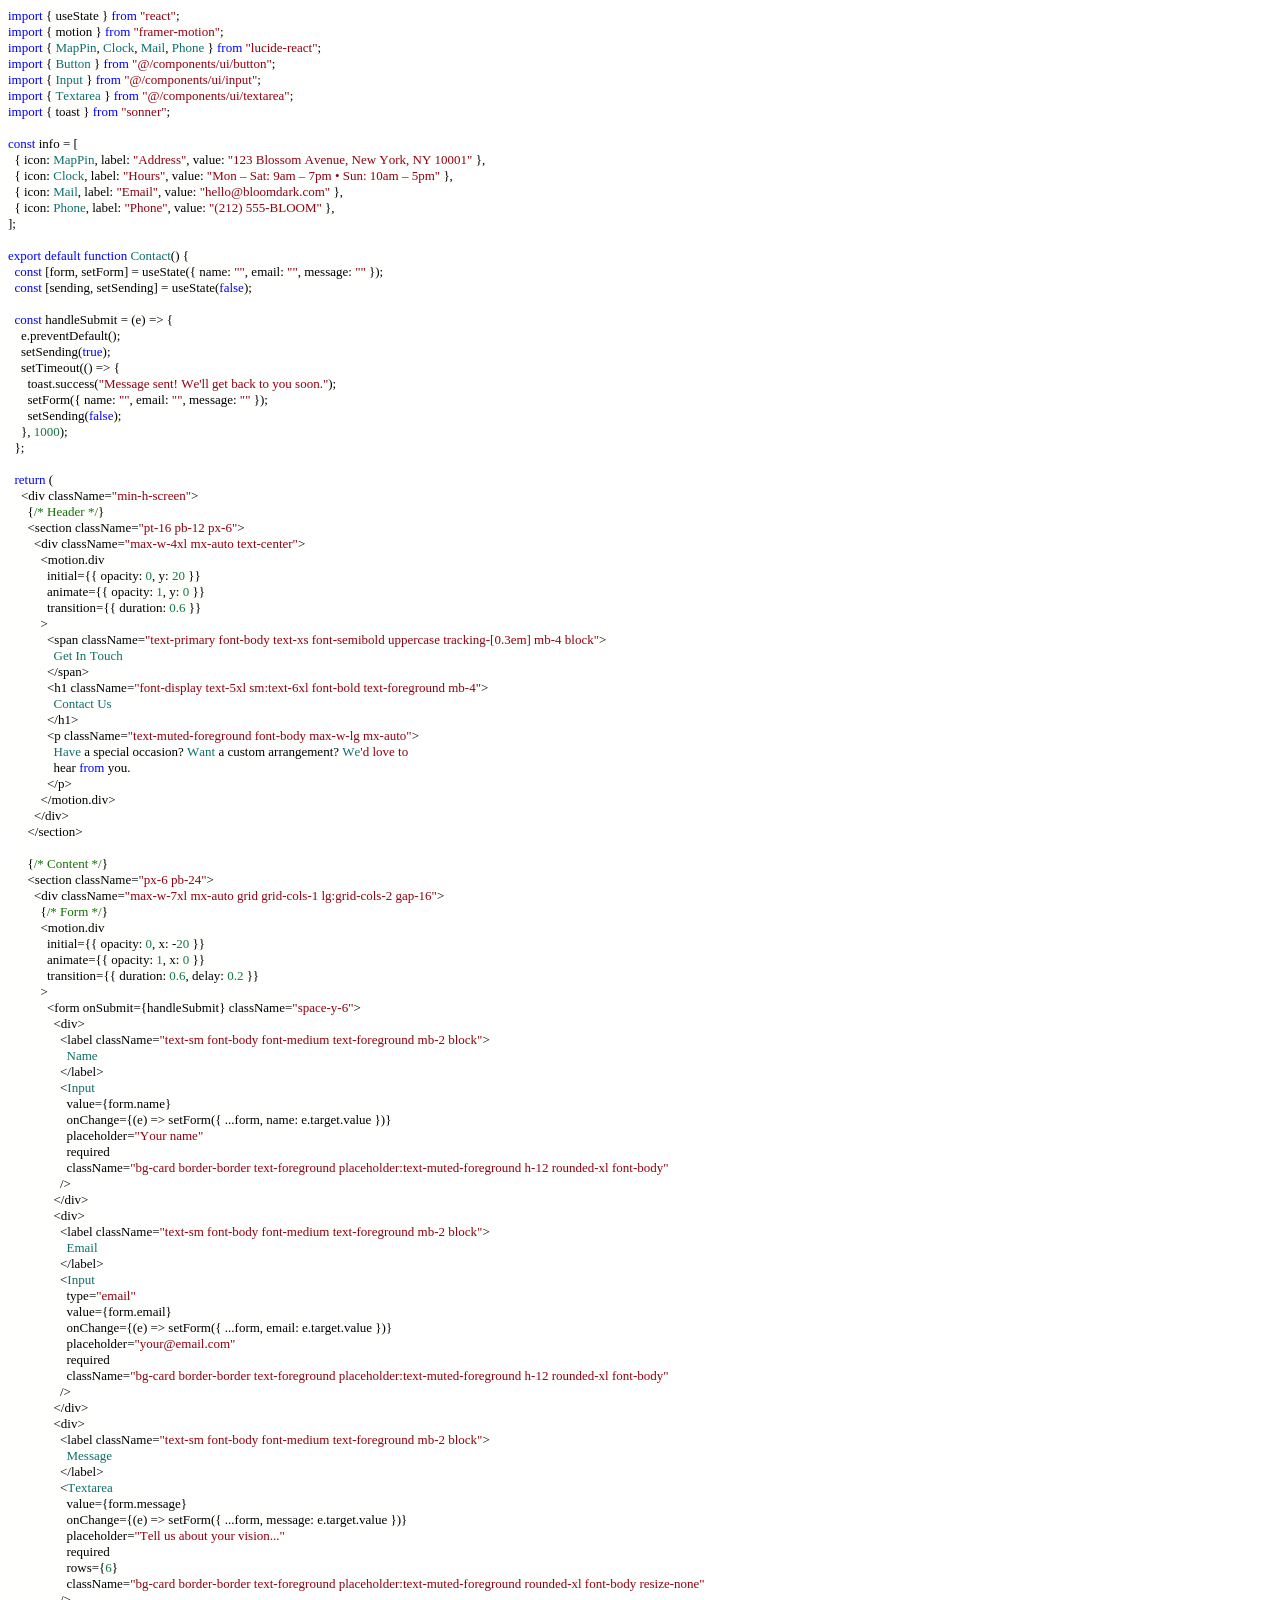
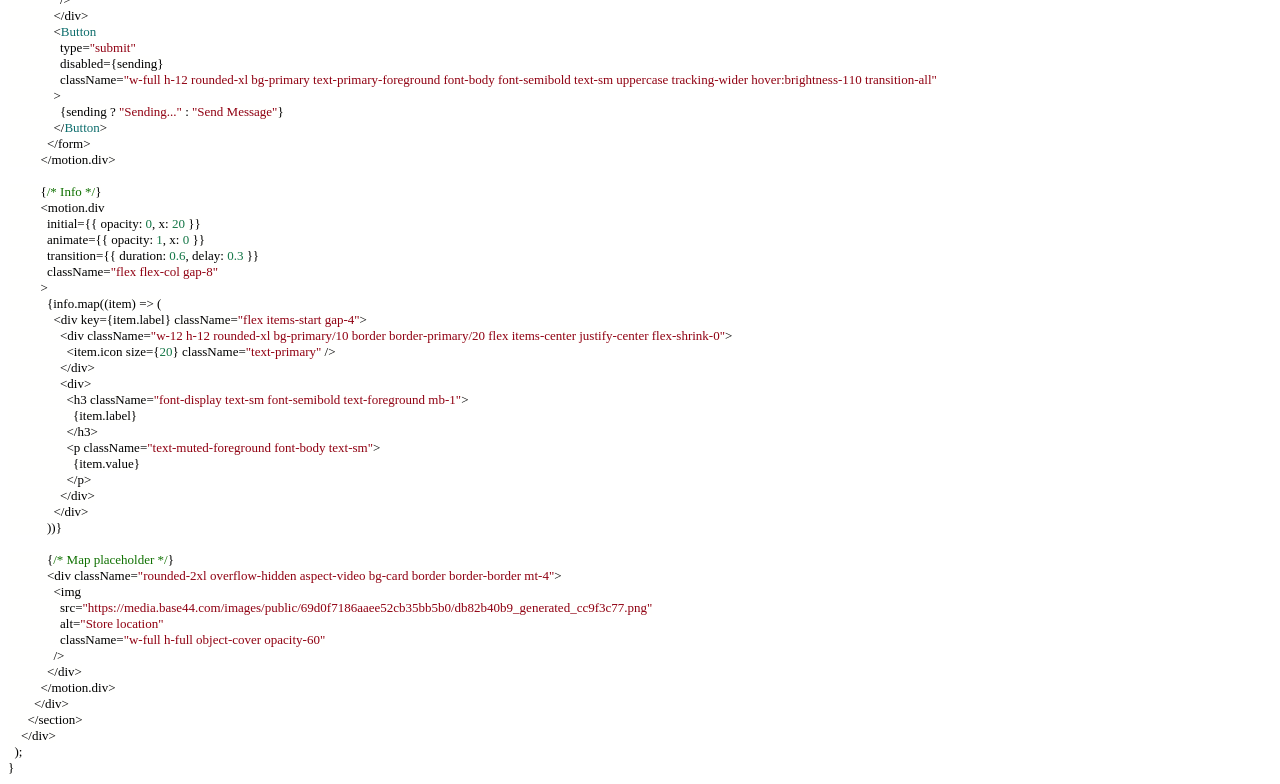
==== index.html @ dd2b6f81 "Add files via upload" ====
<!DOCTYPE html PUBLIC "-//W3C//DTD HTML 4.01//EN" "http://www.w3.org/TR/html4/strict.dtd">
<html>
<head>
  <meta http-equiv="Content-Type" content="text/html; charset=utf-8">
  <meta http-equiv="Content-Style-Type" content="text/css">
  <title></title>
  <meta name="Generator" content="Cocoa HTML Writer">
  <meta name="CocoaVersion" content="2685.5">
  <style type="text/css">
    p.p1 {margin: 0.0px 0.0px 0.0px 0.0px; font: 13.0px Menlo; -webkit-text-stroke: #000000}
    p.p2 {margin: 0.0px 0.0px 0.0px 0.0px; font: 13.0px Menlo; color: #900112; -webkit-text-stroke: #900112}
    p.p3 {margin: 0.0px 0.0px 0.0px 0.0px; font: 13.0px Menlo; color: #0e6e6d; -webkit-text-stroke: #0e6e6d}
    p.p4 {margin: 0.0px 0.0px 0.0px 0.0px; font: 13.0px Menlo; -webkit-text-stroke: #000000; min-height: 15.0px}
    p.p5 {margin: 0.0px 0.0px 0.0px 0.0px; font: 13.0px Menlo; color: #0000ff; -webkit-text-stroke: #0000ff}
    p.p6 {margin: 0.0px 0.0px 0.0px 0.0px; font: 13.0px Menlo; color: #0f7001; -webkit-text-stroke: #0f7001}
    span.s1 {font-kerning: none; color: #0000ff; background-color: #fffffe; -webkit-text-stroke: 0px #0000ff}
    span.s2 {font-kerning: none; background-color: #fffffe}
    span.s3 {font-kerning: none; color: #900112; background-color: #fffffe; -webkit-text-stroke: 0px #900112}
    span.s4 {font-kerning: none; color: #000000; background-color: #fffffe; -webkit-text-stroke: 0px #000000}
    span.s5 {font-kerning: none; color: #0e6e6d; background-color: #fffffe; -webkit-text-stroke: 0px #0e6e6d}
    span.s6 {font-kerning: none}
    span.s7 {font-kerning: none; color: #137646; background-color: #fffffe; -webkit-text-stroke: 0px #137646}
    span.s8 {font-kerning: none; color: #0f7001; background-color: #fffffe; -webkit-text-stroke: 0px #0f7001}
  </style>
</head>
<body>
<p class="p1"><span class="s1">import</span><span class="s2"> { useState } </span><span class="s1">from</span><span class="s2"> </span><span class="s3">"react"</span><span class="s2">;</span></p>
<p class="p2"><span class="s1">import</span><span class="s4"> { motion } </span><span class="s1">from</span><span class="s4"> </span><span class="s2">"framer-motion"</span><span class="s4">;</span></p>
<p class="p3"><span class="s1">import</span><span class="s4"> { </span><span class="s2">MapPin</span><span class="s4">, </span><span class="s2">Clock</span><span class="s4">, </span><span class="s2">Mail</span><span class="s4">, </span><span class="s2">Phone</span><span class="s4"> } </span><span class="s1">from</span><span class="s4"> </span><span class="s3">"lucide-react"</span><span class="s4">;</span></p>
<p class="p2"><span class="s1">import</span><span class="s4"> { </span><span class="s5">Button</span><span class="s4"> } </span><span class="s1">from</span><span class="s4"> </span><span class="s2">"@/components/ui/button"</span><span class="s4">;</span></p>
<p class="p2"><span class="s1">import</span><span class="s4"> { </span><span class="s5">Input</span><span class="s4"> } </span><span class="s1">from</span><span class="s4"> </span><span class="s2">"@/components/ui/input"</span><span class="s4">;</span></p>
<p class="p2"><span class="s1">import</span><span class="s4"> { </span><span class="s5">Textarea</span><span class="s4"> } </span><span class="s1">from</span><span class="s4"> </span><span class="s2">"@/components/ui/textarea"</span><span class="s4">;</span></p>
<p class="p1"><span class="s1">import</span><span class="s2"> { toast } </span><span class="s1">from</span><span class="s2"> </span><span class="s3">"sonner"</span><span class="s2">;</span></p>
<p class="p4"><span class="s6"></span><br></p>
<p class="p1"><span class="s1">const</span><span class="s2"> info = [</span></p>
<p class="p2"><span class="s4"><span class="Apple-converted-space">  </span>{ icon: </span><span class="s5">MapPin</span><span class="s4">, label: </span><span class="s2">"Address"</span><span class="s4">, value: </span><span class="s2">"123 Blossom Avenue, New York, NY 10001"</span><span class="s4"> },</span></p>
<p class="p2"><span class="s4"><span class="Apple-converted-space">  </span>{ icon: </span><span class="s5">Clock</span><span class="s4">, label: </span><span class="s2">"Hours"</span><span class="s4">, value: </span><span class="s2">"Mon – Sat: 9am – 7pm • Sun: 10am – 5pm"</span><span class="s4"> },</span></p>
<p class="p1"><span class="s2"><span class="Apple-converted-space">  </span>{ icon: </span><span class="s5">Mail</span><span class="s2">, label: </span><span class="s3">"Email"</span><span class="s2">, value: </span><span class="s3">"hello@bloomdark.com"</span><span class="s2"> },</span></p>
<p class="p1"><span class="s2"><span class="Apple-converted-space">  </span>{ icon: </span><span class="s5">Phone</span><span class="s2">, label: </span><span class="s3">"Phone"</span><span class="s2">, value: </span><span class="s3">"(212) 555-BLOOM"</span><span class="s2"> },</span></p>
<p class="p1"><span class="s2">];</span></p>
<p class="p4"><span class="s6"></span><br></p>
<p class="p5"><span class="s2">export</span><span class="s4"> </span><span class="s2">default</span><span class="s4"> </span><span class="s2">function</span><span class="s4"> </span><span class="s5">Contact</span><span class="s4">() {</span></p>
<p class="p1"><span class="s2"><span class="Apple-converted-space">  </span></span><span class="s1">const</span><span class="s2"> [form, setForm] = useState({ name: </span><span class="s3">""</span><span class="s2">, email: </span><span class="s3">""</span><span class="s2">, message: </span><span class="s3">""</span><span class="s2"> });</span></p>
<p class="p1"><span class="s2"><span class="Apple-converted-space">  </span></span><span class="s1">const</span><span class="s2"> [sending, setSending] = useState(</span><span class="s1">false</span><span class="s2">);</span></p>
<p class="p4"><span class="s6"></span><br></p>
<p class="p1"><span class="s2"><span class="Apple-converted-space">  </span></span><span class="s1">const</span><span class="s2"> handleSubmit = (e) =&gt; {</span></p>
<p class="p1"><span class="s2"><span class="Apple-converted-space">    </span>e.preventDefault();</span></p>
<p class="p1"><span class="s2"><span class="Apple-converted-space">    </span>setSending(</span><span class="s1">true</span><span class="s2">);</span></p>
<p class="p1"><span class="s2"><span class="Apple-converted-space">    </span>setTimeout(() =&gt; {</span></p>
<p class="p2"><span class="s4"><span class="Apple-converted-space">      </span>toast.success(</span><span class="s2">"Message sent! We'll get back to you soon."</span><span class="s4">);</span></p>
<p class="p1"><span class="s2"><span class="Apple-converted-space">      </span>setForm({ name: </span><span class="s3">""</span><span class="s2">, email: </span><span class="s3">""</span><span class="s2">, message: </span><span class="s3">""</span><span class="s2"> });</span></p>
<p class="p1"><span class="s2"><span class="Apple-converted-space">      </span>setSending(</span><span class="s1">false</span><span class="s2">);</span></p>
<p class="p1"><span class="s2"><span class="Apple-converted-space">    </span>}, </span><span class="s7">1000</span><span class="s2">);</span></p>
<p class="p1"><span class="s2"><span class="Apple-converted-space">  </span>};</span></p>
<p class="p4"><span class="s6"></span><br></p>
<p class="p5"><span class="s4"><span class="Apple-converted-space">  </span></span><span class="s2">return</span><span class="s4"> (</span></p>
<p class="p1"><span class="s2"><span class="Apple-converted-space">    </span>&lt;div className=</span><span class="s3">"min-h-screen"</span><span class="s2">&gt;</span></p>
<p class="p6"><span class="s4"><span class="Apple-converted-space">      </span>{</span><span class="s2">/* Header */</span><span class="s4">}</span></p>
<p class="p1"><span class="s2"><span class="Apple-converted-space">      </span>&lt;section className=</span><span class="s3">"pt-16 pb-12 px-6"</span><span class="s2">&gt;</span></p>
<p class="p2"><span class="s4"><span class="Apple-converted-space">        </span>&lt;div className=</span><span class="s2">"max-w-4xl mx-auto text-center"</span><span class="s4">&gt;</span></p>
<p class="p1"><span class="s2"><span class="Apple-converted-space">          </span>&lt;motion.div</span></p>
<p class="p1"><span class="s2"><span class="Apple-converted-space">            </span>initial={{ opacity: </span><span class="s7">0</span><span class="s2">, y: </span><span class="s7">20</span><span class="s2"> }}</span></p>
<p class="p1"><span class="s2"><span class="Apple-converted-space">            </span>animate={{ opacity: </span><span class="s7">1</span><span class="s2">, y: </span><span class="s7">0</span><span class="s2"> }}</span></p>
<p class="p1"><span class="s2"><span class="Apple-converted-space">            </span>transition={{ duration: </span><span class="s7">0.6</span><span class="s2"> }}</span></p>
<p class="p1"><span class="s2"><span class="Apple-converted-space">          </span>&gt;</span></p>
<p class="p2"><span class="s4"><span class="Apple-converted-space">            </span>&lt;span className=</span><span class="s2">"text-primary font-body text-xs font-semibold uppercase tracking-[0.3em] mb-4 block"</span><span class="s4">&gt;</span></p>
<p class="p1"><span class="s2"><span class="Apple-converted-space">              </span></span><span class="s5">Get</span><span class="s2"> </span><span class="s5">In</span><span class="s2"> </span><span class="s5">Touch</span></p>
<p class="p1"><span class="s2"><span class="Apple-converted-space">            </span>&lt;/span&gt;</span></p>
<p class="p2"><span class="s4"><span class="Apple-converted-space">            </span>&lt;h1 className=</span><span class="s2">"font-display text-5xl sm:text-6xl font-bold text-foreground mb-4"</span><span class="s4">&gt;</span></p>
<p class="p1"><span class="s2"><span class="Apple-converted-space">              </span></span><span class="s5">Contact</span><span class="s2"> </span><span class="s5">Us</span></p>
<p class="p1"><span class="s2"><span class="Apple-converted-space">            </span>&lt;/h1&gt;</span></p>
<p class="p2"><span class="s4"><span class="Apple-converted-space">            </span>&lt;p className=</span><span class="s2">"text-muted-foreground font-body max-w-lg mx-auto"</span><span class="s4">&gt;</span></p>
<p class="p1"><span class="s2"><span class="Apple-converted-space">              </span></span><span class="s5">Have</span><span class="s2"> a special occasion? </span><span class="s5">Want</span><span class="s2"> a custom arrangement? </span><span class="s5">We</span><span class="s3">'d love to</span></p>
<p class="p1"><span class="s2"><span class="Apple-converted-space">              </span>hear </span><span class="s1">from</span><span class="s2"> you.</span></p>
<p class="p1"><span class="s2"><span class="Apple-converted-space">            </span>&lt;/p&gt;</span></p>
<p class="p1"><span class="s2"><span class="Apple-converted-space">          </span>&lt;/motion.div&gt;</span></p>
<p class="p1"><span class="s2"><span class="Apple-converted-space">        </span>&lt;/div&gt;</span></p>
<p class="p1"><span class="s2"><span class="Apple-converted-space">      </span>&lt;/section&gt;</span></p>
<p class="p4"><span class="s6"></span><br></p>
<p class="p6"><span class="s4"><span class="Apple-converted-space">      </span>{</span><span class="s2">/* Content */</span><span class="s4">}</span></p>
<p class="p1"><span class="s2"><span class="Apple-converted-space">      </span>&lt;section className=</span><span class="s3">"px-6 pb-24"</span><span class="s2">&gt;</span></p>
<p class="p2"><span class="s4"><span class="Apple-converted-space">        </span>&lt;div className=</span><span class="s2">"max-w-7xl mx-auto grid grid-cols-1 lg:grid-cols-2 gap-16"</span><span class="s4">&gt;</span></p>
<p class="p1"><span class="s2"><span class="Apple-converted-space">          </span>{</span><span class="s8">/* Form */</span><span class="s2">}</span></p>
<p class="p1"><span class="s2"><span class="Apple-converted-space">          </span>&lt;motion.div</span></p>
<p class="p1"><span class="s2"><span class="Apple-converted-space">            </span>initial={{ opacity: </span><span class="s7">0</span><span class="s2">, x: -</span><span class="s7">20</span><span class="s2"> }}</span></p>
<p class="p1"><span class="s2"><span class="Apple-converted-space">            </span>animate={{ opacity: </span><span class="s7">1</span><span class="s2">, x: </span><span class="s7">0</span><span class="s2"> }}</span></p>
<p class="p1"><span class="s2"><span class="Apple-converted-space">            </span>transition={{ duration: </span><span class="s7">0.6</span><span class="s2">, delay: </span><span class="s7">0.2</span><span class="s2"> }}</span></p>
<p class="p1"><span class="s2"><span class="Apple-converted-space">          </span>&gt;</span></p>
<p class="p1"><span class="s2"><span class="Apple-converted-space">            </span>&lt;form onSubmit={handleSubmit} className=</span><span class="s3">"space-y-6"</span><span class="s2">&gt;</span></p>
<p class="p1"><span class="s2"><span class="Apple-converted-space">              </span>&lt;div&gt;</span></p>
<p class="p2"><span class="s4"><span class="Apple-converted-space">                </span>&lt;label className=</span><span class="s2">"text-sm font-body font-medium text-foreground mb-2 block"</span><span class="s4">&gt;</span></p>
<p class="p1"><span class="s2"><span class="Apple-converted-space">                  </span></span><span class="s5">Name</span></p>
<p class="p1"><span class="s2"><span class="Apple-converted-space">                </span>&lt;/label&gt;</span></p>
<p class="p1"><span class="s2"><span class="Apple-converted-space">                </span>&lt;</span><span class="s5">Input</span></p>
<p class="p1"><span class="s2"><span class="Apple-converted-space">                  </span>value={form.name}</span></p>
<p class="p1"><span class="s2"><span class="Apple-converted-space">                  </span>onChange={(e) =&gt; setForm({ ...form, name: e.target.value })}</span></p>
<p class="p1"><span class="s2"><span class="Apple-converted-space">                  </span>placeholder=</span><span class="s3">"Your name"</span></p>
<p class="p1"><span class="s2"><span class="Apple-converted-space">                  </span>required</span></p>
<p class="p2"><span class="s4"><span class="Apple-converted-space">                  </span>className=</span><span class="s2">"bg-card border-border text-foreground placeholder:text-muted-foreground h-12 rounded-xl font-body"</span></p>
<p class="p1"><span class="s2"><span class="Apple-converted-space">                </span>/&gt;</span></p>
<p class="p1"><span class="s2"><span class="Apple-converted-space">              </span>&lt;/div&gt;</span></p>
<p class="p1"><span class="s2"><span class="Apple-converted-space">              </span>&lt;div&gt;</span></p>
<p class="p2"><span class="s4"><span class="Apple-converted-space">                </span>&lt;label className=</span><span class="s2">"text-sm font-body font-medium text-foreground mb-2 block"</span><span class="s4">&gt;</span></p>
<p class="p1"><span class="s2"><span class="Apple-converted-space">                  </span></span><span class="s5">Email</span></p>
<p class="p1"><span class="s2"><span class="Apple-converted-space">                </span>&lt;/label&gt;</span></p>
<p class="p1"><span class="s2"><span class="Apple-converted-space">                </span>&lt;</span><span class="s5">Input</span></p>
<p class="p1"><span class="s2"><span class="Apple-converted-space">                  </span>type=</span><span class="s3">"email"</span></p>
<p class="p1"><span class="s2"><span class="Apple-converted-space">                  </span>value={form.email}</span></p>
<p class="p1"><span class="s2"><span class="Apple-converted-space">                  </span>onChange={(e) =&gt; setForm({ ...form, email: e.target.value })}</span></p>
<p class="p1"><span class="s2"><span class="Apple-converted-space">                  </span>placeholder=</span><span class="s3">"your@email.com"</span></p>
<p class="p1"><span class="s2"><span class="Apple-converted-space">                  </span>required</span></p>
<p class="p2"><span class="s4"><span class="Apple-converted-space">                  </span>className=</span><span class="s2">"bg-card border-border text-foreground placeholder:text-muted-foreground h-12 rounded-xl font-body"</span></p>
<p class="p1"><span class="s2"><span class="Apple-converted-space">                </span>/&gt;</span></p>
<p class="p1"><span class="s2"><span class="Apple-converted-space">              </span>&lt;/div&gt;</span></p>
<p class="p1"><span class="s2"><span class="Apple-converted-space">              </span>&lt;div&gt;</span></p>
<p class="p2"><span class="s4"><span class="Apple-converted-space">                </span>&lt;label className=</span><span class="s2">"text-sm font-body font-medium text-foreground mb-2 block"</span><span class="s4">&gt;</span></p>
<p class="p1"><span class="s2"><span class="Apple-converted-space">                  </span></span><span class="s5">Message</span></p>
<p class="p1"><span class="s2"><span class="Apple-converted-space">                </span>&lt;/label&gt;</span></p>
<p class="p1"><span class="s2"><span class="Apple-converted-space">                </span>&lt;</span><span class="s5">Textarea</span></p>
<p class="p1"><span class="s2"><span class="Apple-converted-space">                  </span>value={form.message}</span></p>
<p class="p1"><span class="s2"><span class="Apple-converted-space">                  </span>onChange={(e) =&gt; setForm({ ...form, message: e.target.value })}</span></p>
<p class="p1"><span class="s2"><span class="Apple-converted-space">                  </span>placeholder=</span><span class="s3">"Tell us about your vision..."</span></p>
<p class="p1"><span class="s2"><span class="Apple-converted-space">                  </span>required</span></p>
<p class="p1"><span class="s2"><span class="Apple-converted-space">                  </span>rows={</span><span class="s7">6</span><span class="s2">}</span></p>
<p class="p2"><span class="s4"><span class="Apple-converted-space">                  </span>className=</span><span class="s2">"bg-card border-border text-foreground placeholder:text-muted-foreground rounded-xl font-body resize-none"</span></p>
<p class="p1"><span class="s2"><span class="Apple-converted-space">                </span>/&gt;</span></p>
<p class="p1"><span class="s2"><span class="Apple-converted-space">              </span>&lt;/div&gt;</span></p>
<p class="p1"><span class="s2"><span class="Apple-converted-space">              </span>&lt;</span><span class="s5">Button</span></p>
<p class="p1"><span class="s2"><span class="Apple-converted-space">                </span>type=</span><span class="s3">"submit"</span></p>
<p class="p1"><span class="s2"><span class="Apple-converted-space">                </span>disabled={sending}</span></p>
<p class="p2"><span class="s4"><span class="Apple-converted-space">                </span>className=</span><span class="s2">"w-full h-12 rounded-xl bg-primary text-primary-foreground font-body font-semibold text-sm uppercase tracking-wider hover:brightness-110 transition-all"</span></p>
<p class="p1"><span class="s2"><span class="Apple-converted-space">              </span>&gt;</span></p>
<p class="p1"><span class="s2"><span class="Apple-converted-space">                </span>{sending ? </span><span class="s3">"Sending..."</span><span class="s2"> : </span><span class="s3">"Send Message"</span><span class="s2">}</span></p>
<p class="p1"><span class="s2"><span class="Apple-converted-space">              </span>&lt;/</span><span class="s5">Button</span><span class="s2">&gt;</span></p>
<p class="p1"><span class="s2"><span class="Apple-converted-space">            </span>&lt;/form&gt;</span></p>
<p class="p1"><span class="s2"><span class="Apple-converted-space">          </span>&lt;/motion.div&gt;</span></p>
<p class="p4"><span class="s6"></span><br></p>
<p class="p1"><span class="s2"><span class="Apple-converted-space">          </span>{</span><span class="s8">/* Info */</span><span class="s2">}</span></p>
<p class="p1"><span class="s2"><span class="Apple-converted-space">          </span>&lt;motion.div</span></p>
<p class="p1"><span class="s2"><span class="Apple-converted-space">            </span>initial={{ opacity: </span><span class="s7">0</span><span class="s2">, x: </span><span class="s7">20</span><span class="s2"> }}</span></p>
<p class="p1"><span class="s2"><span class="Apple-converted-space">            </span>animate={{ opacity: </span><span class="s7">1</span><span class="s2">, x: </span><span class="s7">0</span><span class="s2"> }}</span></p>
<p class="p1"><span class="s2"><span class="Apple-converted-space">            </span>transition={{ duration: </span><span class="s7">0.6</span><span class="s2">, delay: </span><span class="s7">0.3</span><span class="s2"> }}</span></p>
<p class="p1"><span class="s2"><span class="Apple-converted-space">            </span>className=</span><span class="s3">"flex flex-col gap-8"</span></p>
<p class="p1"><span class="s2"><span class="Apple-converted-space">          </span>&gt;</span></p>
<p class="p1"><span class="s2"><span class="Apple-converted-space">            </span>{info.map((item) =&gt; (</span></p>
<p class="p1"><span class="s2"><span class="Apple-converted-space">              </span>&lt;div key={item.label} className=</span><span class="s3">"flex items-start gap-4"</span><span class="s2">&gt;</span></p>
<p class="p2"><span class="s4"><span class="Apple-converted-space">                </span>&lt;div className=</span><span class="s2">"w-12 h-12 rounded-xl bg-primary/10 border border-primary/20 flex items-center justify-center flex-shrink-0"</span><span class="s4">&gt;</span></p>
<p class="p1"><span class="s2"><span class="Apple-converted-space">                  </span>&lt;item.icon size={</span><span class="s7">20</span><span class="s2">} className=</span><span class="s3">"text-primary"</span><span class="s2"> /&gt;</span></p>
<p class="p1"><span class="s2"><span class="Apple-converted-space">                </span>&lt;/div&gt;</span></p>
<p class="p1"><span class="s2"><span class="Apple-converted-space">                </span>&lt;div&gt;</span></p>
<p class="p2"><span class="s4"><span class="Apple-converted-space">                  </span>&lt;h3 className=</span><span class="s2">"font-display text-sm font-semibold text-foreground mb-1"</span><span class="s4">&gt;</span></p>
<p class="p1"><span class="s2"><span class="Apple-converted-space">                    </span>{item.label}</span></p>
<p class="p1"><span class="s2"><span class="Apple-converted-space">                  </span>&lt;/h3&gt;</span></p>
<p class="p2"><span class="s4"><span class="Apple-converted-space">                  </span>&lt;p className=</span><span class="s2">"text-muted-foreground font-body text-sm"</span><span class="s4">&gt;</span></p>
<p class="p1"><span class="s2"><span class="Apple-converted-space">                    </span>{item.value}</span></p>
<p class="p1"><span class="s2"><span class="Apple-converted-space">                  </span>&lt;/p&gt;</span></p>
<p class="p1"><span class="s2"><span class="Apple-converted-space">                </span>&lt;/div&gt;</span></p>
<p class="p1"><span class="s2"><span class="Apple-converted-space">              </span>&lt;/div&gt;</span></p>
<p class="p1"><span class="s2"><span class="Apple-converted-space">            </span>))}</span></p>
<p class="p4"><span class="s6"></span><br></p>
<p class="p6"><span class="s4"><span class="Apple-converted-space">            </span>{</span><span class="s2">/* Map placeholder */</span><span class="s4">}</span></p>
<p class="p2"><span class="s4"><span class="Apple-converted-space">            </span>&lt;div className=</span><span class="s2">"rounded-2xl overflow-hidden aspect-video bg-card border border-border mt-4"</span><span class="s4">&gt;</span></p>
<p class="p1"><span class="s2"><span class="Apple-converted-space">              </span>&lt;img</span></p>
<p class="p2"><span class="s4"><span class="Apple-converted-space">                </span>src=</span><span class="s2">"https://media.base44.com/images/public/69d0f7186aaee52cb35bb5b0/db82b40b9_generated_cc9f3c77.png"</span></p>
<p class="p1"><span class="s2"><span class="Apple-converted-space">                </span>alt=</span><span class="s3">"Store location"</span></p>
<p class="p2"><span class="s4"><span class="Apple-converted-space">                </span>className=</span><span class="s2">"w-full h-full object-cover opacity-60"</span></p>
<p class="p1"><span class="s2"><span class="Apple-converted-space">              </span>/&gt;</span></p>
<p class="p1"><span class="s2"><span class="Apple-converted-space">            </span>&lt;/div&gt;</span></p>
<p class="p1"><span class="s2"><span class="Apple-converted-space">          </span>&lt;/motion.div&gt;</span></p>
<p class="p1"><span class="s2"><span class="Apple-converted-space">        </span>&lt;/div&gt;</span></p>
<p class="p1"><span class="s2"><span class="Apple-converted-space">      </span>&lt;/section&gt;</span></p>
<p class="p1"><span class="s2"><span class="Apple-converted-space">    </span>&lt;/div&gt;</span></p>
<p class="p1"><span class="s2"><span class="Apple-converted-space">  </span>);</span></p>
<p class="p1"><span class="s2">}</span></p>
</body>
</html>
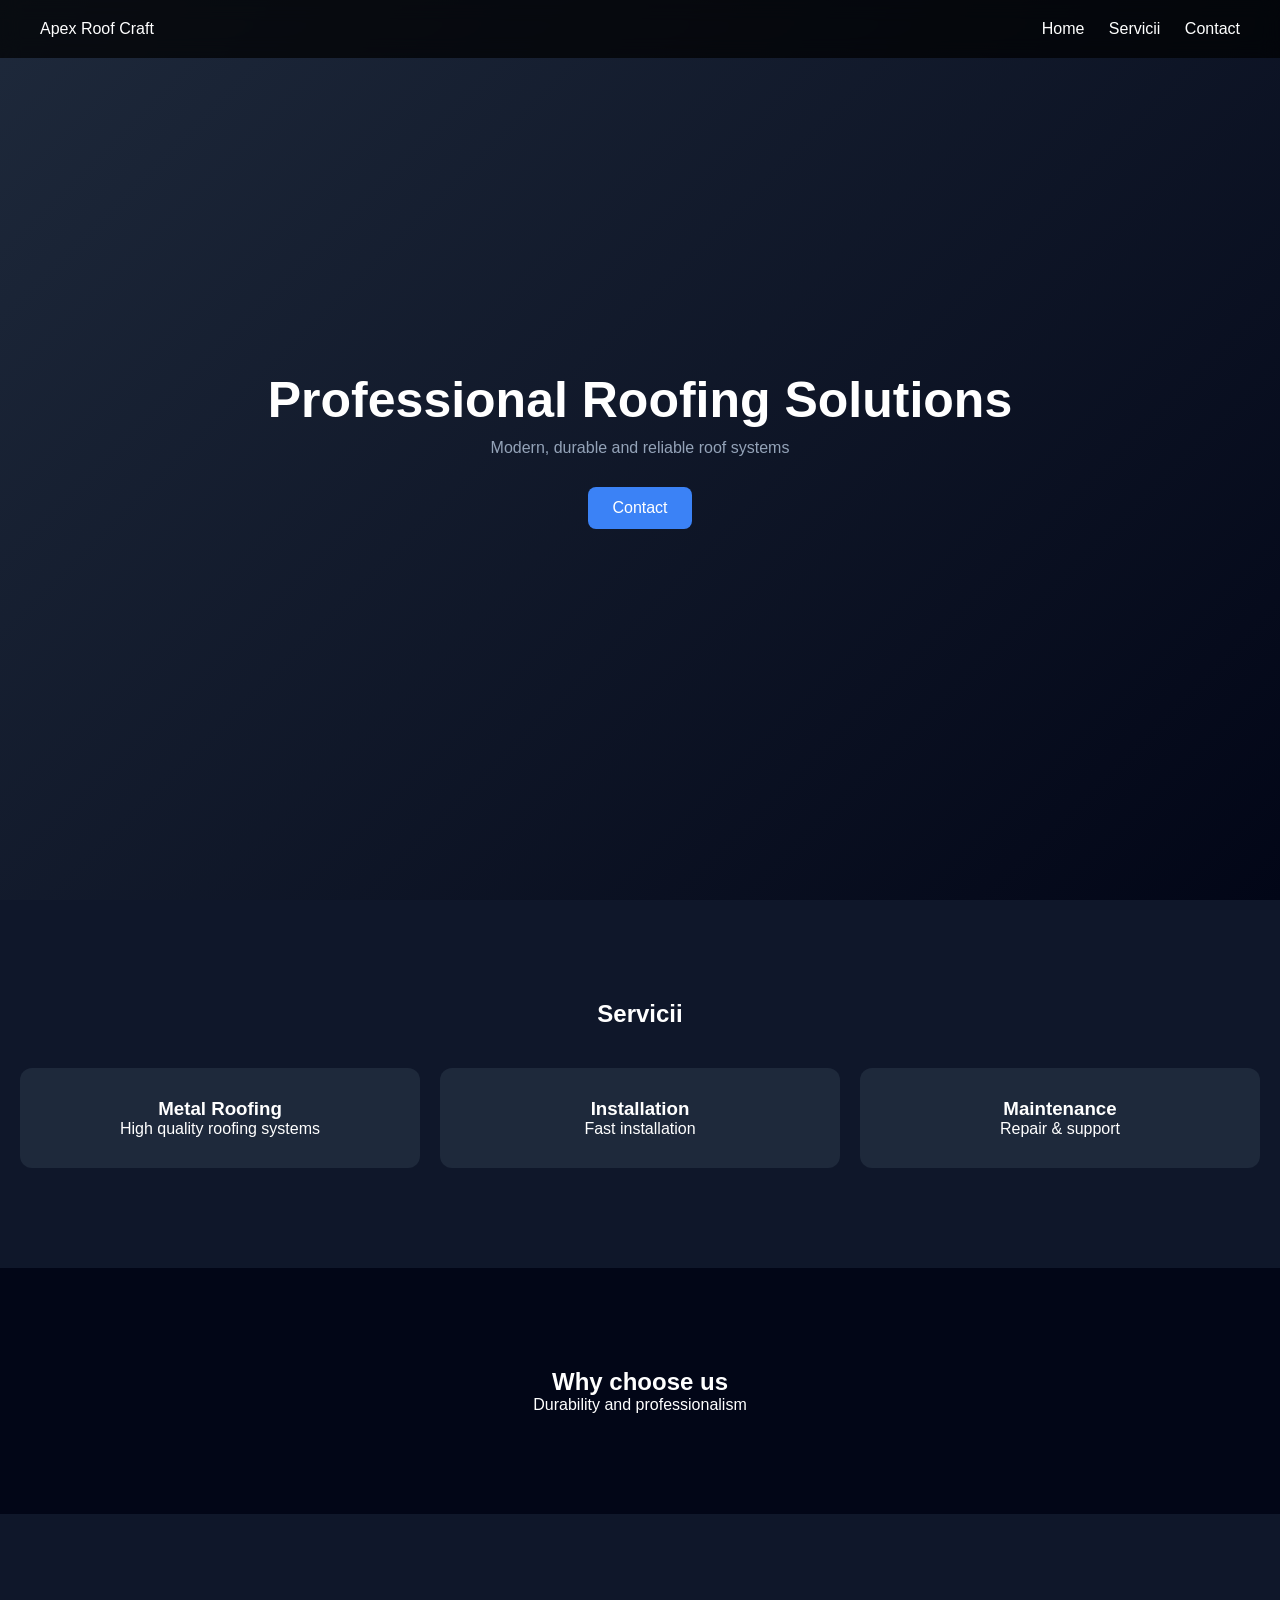
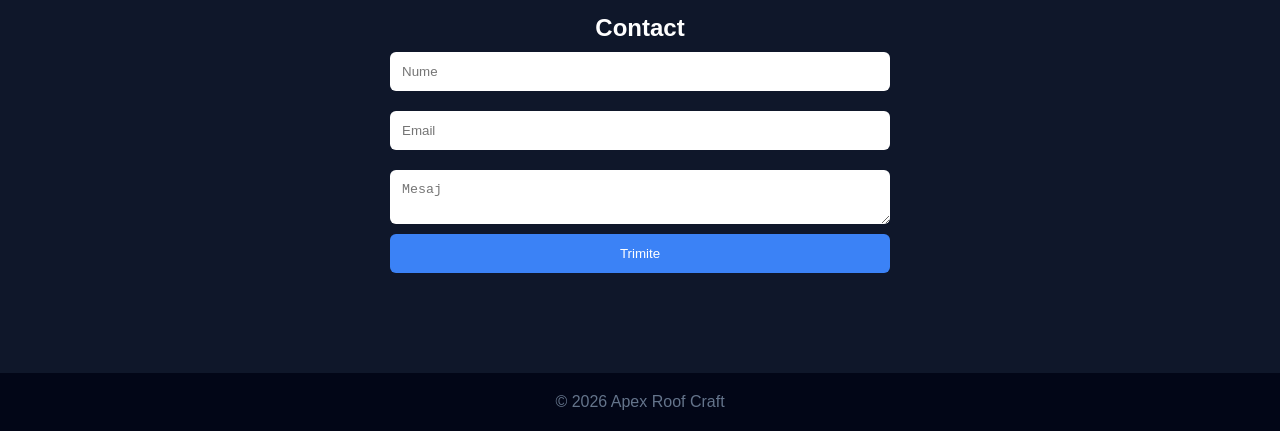
==== commit e1229c82: "Update index.html" ====
--- a/index.html
+++ b/index.html
@@ -1,176 +1,229 @@
-<!DOCTYPE html PUBLIC "-//W3C//DTD HTML 4.01//EN" "http://www.w3.org/TR/html4/strict.dtd">
-<html>
+<!DOCTYPE html>
+<html lang="ro">
 <head>
-  <meta http-equiv="Content-Type" content="text/html; charset=utf-8">
-  <meta http-equiv="Content-Style-Type" content="text/css">
-  <title></title>
-  <meta name="Generator" content="Cocoa HTML Writer">
-  <meta name="CocoaVersion" content="2685.5">
-  <style type="text/css">
-    p.p1 {margin: 0.0px 0.0px 0.0px 0.0px; font: 13.0px Menlo; -webkit-text-stroke: #000000}
-    p.p2 {margin: 0.0px 0.0px 0.0px 0.0px; font: 13.0px Menlo; color: #900112; -webkit-text-stroke: #900112}
-    p.p3 {margin: 0.0px 0.0px 0.0px 0.0px; font: 13.0px Menlo; color: #0e6e6d; -webkit-text-stroke: #0e6e6d}
-    p.p4 {margin: 0.0px 0.0px 0.0px 0.0px; font: 13.0px Menlo; -webkit-text-stroke: #000000; min-height: 15.0px}
-    p.p5 {margin: 0.0px 0.0px 0.0px 0.0px; font: 13.0px Menlo; color: #0000ff; -webkit-text-stroke: #0000ff}
-    p.p6 {margin: 0.0px 0.0px 0.0px 0.0px; font: 13.0px Menlo; color: #0f7001; -webkit-text-stroke: #0f7001}
-    span.s1 {font-kerning: none; color: #0000ff; background-color: #fffffe; -webkit-text-stroke: 0px #0000ff}
-    span.s2 {font-kerning: none; background-color: #fffffe}
-    span.s3 {font-kerning: none; color: #900112; background-color: #fffffe; -webkit-text-stroke: 0px #900112}
-    span.s4 {font-kerning: none; color: #000000; background-color: #fffffe; -webkit-text-stroke: 0px #000000}
-    span.s5 {font-kerning: none; color: #0e6e6d; background-color: #fffffe; -webkit-text-stroke: 0px #0e6e6d}
-    span.s6 {font-kerning: none}
-    span.s7 {font-kerning: none; color: #137646; background-color: #fffffe; -webkit-text-stroke: 0px #137646}
-    span.s8 {font-kerning: none; color: #0f7001; background-color: #fffffe; -webkit-text-stroke: 0px #0f7001}
-  </style>
+<meta charset="UTF-8">
+<meta name="viewport" content="width=device-width, initial-scale=1.0">
+<title>Apex Roof Craft</title>
+
+<style>
+*{margin:0;padding:0;box-sizing:border-box}
+
+body{
+  font-family:Arial;
+  background:#0f172a;
+  color:white;
+}
+
+/* HEADER */
+header{
+  position:fixed;
+  width:100%;
+  top:0;
+  display:flex;
+  justify-content:space-between;
+  padding:20px 40px;
+  background:rgba(0,0,0,0.7);
+  backdrop-filter:blur(10px);
+}
+
+header a{
+  color:white;
+  text-decoration:none;
+  margin-left:20px;
+}
+
+/* HERO */
+.hero{
+  height:100vh;
+  display:flex;
+  justify-content:center;
+  align-items:center;
+  text-align:center;
+  background:linear-gradient(135deg,#1e293b,#020617);
+}
+
+.hero h1{
+  font-size:50px;
+}
+
+.hero p{
+  margin:10px 0;
+  color:#94a3b8;
+}
+
+.btn{
+  display:inline-block;
+  margin-top:20px;
+  padding:12px 24px;
+  background:#3b82f6;
+  border-radius:8px;
+  text-decoration:none;
+  color:white;
+  transition:.3s;
+}
+
+.btn:hover{
+  transform:scale(1.05);
+}
+
+/* SECTION */
+.section{
+  padding:100px 20px;
+  text-align:center;
+}
+
+.dark{
+  background:#020617;
+}
+
+/* CARDS */
+.cards{
+  display:grid;
+  grid-template-columns:repeat(auto-fit,minmax(250px,1fr));
+  gap:20px;
+  margin-top:40px;
+}
+
+.card{
+  background:#1e293b;
+  padding:30px;
+  border-radius:12px;
+  transition:.3s;
+}
+
+.card:hover{
+  transform:translateY(-10px);
+}
+
+/* FORM */
+form{
+  max-width:500px;
+  margin:auto;
+  display:flex;
+  flex-direction:column;
+}
+
+input,textarea{
+  margin:10px 0;
+  padding:12px;
+  border:none;
+  border-radius:6px;
+}
+
+button{
+  padding:12px;
+  background:#3b82f6;
+  border:none;
+  color:white;
+  border-radius:6px;
+  cursor:pointer;
+}
+
+/* FOOTER */
+footer{
+  text-align:center;
+  padding:20px;
+  background:#020617;
+  color:#64748b;
+}
+</style>
 </head>
+
 <body>
-<p class="p1"><span class="s1">import</span><span class="s2"> { useState } </span><span class="s1">from</span><span class="s2"> </span><span class="s3">"react"</span><span class="s2">;</span></p>
-<p class="p2"><span class="s1">import</span><span class="s4"> { motion } </span><span class="s1">from</span><span class="s4"> </span><span class="s2">"framer-motion"</span><span class="s4">;</span></p>
-<p class="p3"><span class="s1">import</span><span class="s4"> { </span><span class="s2">MapPin</span><span class="s4">, </span><span class="s2">Clock</span><span class="s4">, </span><span class="s2">Mail</span><span class="s4">, </span><span class="s2">Phone</span><span class="s4"> } </span><span class="s1">from</span><span class="s4"> </span><span class="s3">"lucide-react"</span><span class="s4">;</span></p>
-<p class="p2"><span class="s1">import</span><span class="s4"> { </span><span class="s5">Button</span><span class="s4"> } </span><span class="s1">from</span><span class="s4"> </span><span class="s2">"@/components/ui/button"</span><span class="s4">;</span></p>
-<p class="p2"><span class="s1">import</span><span class="s4"> { </span><span class="s5">Input</span><span class="s4"> } </span><span class="s1">from</span><span class="s4"> </span><span class="s2">"@/components/ui/input"</span><span class="s4">;</span></p>
-<p class="p2"><span class="s1">import</span><span class="s4"> { </span><span class="s5">Textarea</span><span class="s4"> } </span><span class="s1">from</span><span class="s4"> </span><span class="s2">"@/components/ui/textarea"</span><span class="s4">;</span></p>
-<p class="p1"><span class="s1">import</span><span class="s2"> { toast } </span><span class="s1">from</span><span class="s2"> </span><span class="s3">"sonner"</span><span class="s2">;</span></p>
-<p class="p4"><span class="s6"></span><br></p>
-<p class="p1"><span class="s1">const</span><span class="s2"> info = [</span></p>
-<p class="p2"><span class="s4"><span class="Apple-converted-space">  </span>{ icon: </span><span class="s5">MapPin</span><span class="s4">, label: </span><span class="s2">"Address"</span><span class="s4">, value: </span><span class="s2">"123 Blossom Avenue, New York, NY 10001"</span><span class="s4"> },</span></p>
-<p class="p2"><span class="s4"><span class="Apple-converted-space">  </span>{ icon: </span><span class="s5">Clock</span><span class="s4">, label: </span><span class="s2">"Hours"</span><span class="s4">, value: </span><span class="s2">"Mon – Sat: 9am – 7pm • Sun: 10am – 5pm"</span><span class="s4"> },</span></p>
-<p class="p1"><span class="s2"><span class="Apple-converted-space">  </span>{ icon: </span><span class="s5">Mail</span><span class="s2">, label: </span><span class="s3">"Email"</span><span class="s2">, value: </span><span class="s3">"hello@bloomdark.com"</span><span class="s2"> },</span></p>
-<p class="p1"><span class="s2"><span class="Apple-converted-space">  </span>{ icon: </span><span class="s5">Phone</span><span class="s2">, label: </span><span class="s3">"Phone"</span><span class="s2">, value: </span><span class="s3">"(212) 555-BLOOM"</span><span class="s2"> },</span></p>
-<p class="p1"><span class="s2">];</span></p>
-<p class="p4"><span class="s6"></span><br></p>
-<p class="p5"><span class="s2">export</span><span class="s4"> </span><span class="s2">default</span><span class="s4"> </span><span class="s2">function</span><span class="s4"> </span><span class="s5">Contact</span><span class="s4">() {</span></p>
-<p class="p1"><span class="s2"><span class="Apple-converted-space">  </span></span><span class="s1">const</span><span class="s2"> [form, setForm] = useState({ name: </span><span class="s3">""</span><span class="s2">, email: </span><span class="s3">""</span><span class="s2">, message: </span><span class="s3">""</span><span class="s2"> });</span></p>
-<p class="p1"><span class="s2"><span class="Apple-converted-space">  </span></span><span class="s1">const</span><span class="s2"> [sending, setSending] = useState(</span><span class="s1">false</span><span class="s2">);</span></p>
-<p class="p4"><span class="s6"></span><br></p>
-<p class="p1"><span class="s2"><span class="Apple-converted-space">  </span></span><span class="s1">const</span><span class="s2"> handleSubmit = (e) =&gt; {</span></p>
-<p class="p1"><span class="s2"><span class="Apple-converted-space">    </span>e.preventDefault();</span></p>
-<p class="p1"><span class="s2"><span class="Apple-converted-space">    </span>setSending(</span><span class="s1">true</span><span class="s2">);</span></p>
-<p class="p1"><span class="s2"><span class="Apple-converted-space">    </span>setTimeout(() =&gt; {</span></p>
-<p class="p2"><span class="s4"><span class="Apple-converted-space">      </span>toast.success(</span><span class="s2">"Message sent! We'll get back to you soon."</span><span class="s4">);</span></p>
-<p class="p1"><span class="s2"><span class="Apple-converted-space">      </span>setForm({ name: </span><span class="s3">""</span><span class="s2">, email: </span><span class="s3">""</span><span class="s2">, message: </span><span class="s3">""</span><span class="s2"> });</span></p>
-<p class="p1"><span class="s2"><span class="Apple-converted-space">      </span>setSending(</span><span class="s1">false</span><span class="s2">);</span></p>
-<p class="p1"><span class="s2"><span class="Apple-converted-space">    </span>}, </span><span class="s7">1000</span><span class="s2">);</span></p>
-<p class="p1"><span class="s2"><span class="Apple-converted-space">  </span>};</span></p>
-<p class="p4"><span class="s6"></span><br></p>
-<p class="p5"><span class="s4"><span class="Apple-converted-space">  </span></span><span class="s2">return</span><span class="s4"> (</span></p>
-<p class="p1"><span class="s2"><span class="Apple-converted-space">    </span>&lt;div className=</span><span class="s3">"min-h-screen"</span><span class="s2">&gt;</span></p>
-<p class="p6"><span class="s4"><span class="Apple-converted-space">      </span>{</span><span class="s2">/* Header */</span><span class="s4">}</span></p>
-<p class="p1"><span class="s2"><span class="Apple-converted-space">      </span>&lt;section className=</span><span class="s3">"pt-16 pb-12 px-6"</span><span class="s2">&gt;</span></p>
-<p class="p2"><span class="s4"><span class="Apple-converted-space">        </span>&lt;div className=</span><span class="s2">"max-w-4xl mx-auto text-center"</span><span class="s4">&gt;</span></p>
-<p class="p1"><span class="s2"><span class="Apple-converted-space">          </span>&lt;motion.div</span></p>
-<p class="p1"><span class="s2"><span class="Apple-converted-space">            </span>initial={{ opacity: </span><span class="s7">0</span><span class="s2">, y: </span><span class="s7">20</span><span class="s2"> }}</span></p>
-<p class="p1"><span class="s2"><span class="Apple-converted-space">            </span>animate={{ opacity: </span><span class="s7">1</span><span class="s2">, y: </span><span class="s7">0</span><span class="s2"> }}</span></p>
-<p class="p1"><span class="s2"><span class="Apple-converted-space">            </span>transition={{ duration: </span><span class="s7">0.6</span><span class="s2"> }}</span></p>
-<p class="p1"><span class="s2"><span class="Apple-converted-space">          </span>&gt;</span></p>
-<p class="p2"><span class="s4"><span class="Apple-converted-space">            </span>&lt;span className=</span><span class="s2">"text-primary font-body text-xs font-semibold uppercase tracking-[0.3em] mb-4 block"</span><span class="s4">&gt;</span></p>
-<p class="p1"><span class="s2"><span class="Apple-converted-space">              </span></span><span class="s5">Get</span><span class="s2"> </span><span class="s5">In</span><span class="s2"> </span><span class="s5">Touch</span></p>
-<p class="p1"><span class="s2"><span class="Apple-converted-space">            </span>&lt;/span&gt;</span></p>
-<p class="p2"><span class="s4"><span class="Apple-converted-space">            </span>&lt;h1 className=</span><span class="s2">"font-display text-5xl sm:text-6xl font-bold text-foreground mb-4"</span><span class="s4">&gt;</span></p>
-<p class="p1"><span class="s2"><span class="Apple-converted-space">              </span></span><span class="s5">Contact</span><span class="s2"> </span><span class="s5">Us</span></p>
-<p class="p1"><span class="s2"><span class="Apple-converted-space">            </span>&lt;/h1&gt;</span></p>
-<p class="p2"><span class="s4"><span class="Apple-converted-space">            </span>&lt;p className=</span><span class="s2">"text-muted-foreground font-body max-w-lg mx-auto"</span><span class="s4">&gt;</span></p>
-<p class="p1"><span class="s2"><span class="Apple-converted-space">              </span></span><span class="s5">Have</span><span class="s2"> a special occasion? </span><span class="s5">Want</span><span class="s2"> a custom arrangement? </span><span class="s5">We</span><span class="s3">'d love to</span></p>
-<p class="p1"><span class="s2"><span class="Apple-converted-space">              </span>hear </span><span class="s1">from</span><span class="s2"> you.</span></p>
-<p class="p1"><span class="s2"><span class="Apple-converted-space">            </span>&lt;/p&gt;</span></p>
-<p class="p1"><span class="s2"><span class="Apple-converted-space">          </span>&lt;/motion.div&gt;</span></p>
-<p class="p1"><span class="s2"><span class="Apple-converted-space">        </span>&lt;/div&gt;</span></p>
-<p class="p1"><span class="s2"><span class="Apple-converted-space">      </span>&lt;/section&gt;</span></p>
-<p class="p4"><span class="s6"></span><br></p>
-<p class="p6"><span class="s4"><span class="Apple-converted-space">      </span>{</span><span class="s2">/* Content */</span><span class="s4">}</span></p>
-<p class="p1"><span class="s2"><span class="Apple-converted-space">      </span>&lt;section className=</span><span class="s3">"px-6 pb-24"</span><span class="s2">&gt;</span></p>
-<p class="p2"><span class="s4"><span class="Apple-converted-space">        </span>&lt;div className=</span><span class="s2">"max-w-7xl mx-auto grid grid-cols-1 lg:grid-cols-2 gap-16"</span><span class="s4">&gt;</span></p>
-<p class="p1"><span class="s2"><span class="Apple-converted-space">          </span>{</span><span class="s8">/* Form */</span><span class="s2">}</span></p>
-<p class="p1"><span class="s2"><span class="Apple-converted-space">          </span>&lt;motion.div</span></p>
-<p class="p1"><span class="s2"><span class="Apple-converted-space">            </span>initial={{ opacity: </span><span class="s7">0</span><span class="s2">, x: -</span><span class="s7">20</span><span class="s2"> }}</span></p>
-<p class="p1"><span class="s2"><span class="Apple-converted-space">            </span>animate={{ opacity: </span><span class="s7">1</span><span class="s2">, x: </span><span class="s7">0</span><span class="s2"> }}</span></p>
-<p class="p1"><span class="s2"><span class="Apple-converted-space">            </span>transition={{ duration: </span><span class="s7">0.6</span><span class="s2">, delay: </span><span class="s7">0.2</span><span class="s2"> }}</span></p>
-<p class="p1"><span class="s2"><span class="Apple-converted-space">          </span>&gt;</span></p>
-<p class="p1"><span class="s2"><span class="Apple-converted-space">            </span>&lt;form onSubmit={handleSubmit} className=</span><span class="s3">"space-y-6"</span><span class="s2">&gt;</span></p>
-<p class="p1"><span class="s2"><span class="Apple-converted-space">              </span>&lt;div&gt;</span></p>
-<p class="p2"><span class="s4"><span class="Apple-converted-space">                </span>&lt;label className=</span><span class="s2">"text-sm font-body font-medium text-foreground mb-2 block"</span><span class="s4">&gt;</span></p>
-<p class="p1"><span class="s2"><span class="Apple-converted-space">                  </span></span><span class="s5">Name</span></p>
-<p class="p1"><span class="s2"><span class="Apple-converted-space">                </span>&lt;/label&gt;</span></p>
-<p class="p1"><span class="s2"><span class="Apple-converted-space">                </span>&lt;</span><span class="s5">Input</span></p>
-<p class="p1"><span class="s2"><span class="Apple-converted-space">                  </span>value={form.name}</span></p>
-<p class="p1"><span class="s2"><span class="Apple-converted-space">                  </span>onChange={(e) =&gt; setForm({ ...form, name: e.target.value })}</span></p>
-<p class="p1"><span class="s2"><span class="Apple-converted-space">                  </span>placeholder=</span><span class="s3">"Your name"</span></p>
-<p class="p1"><span class="s2"><span class="Apple-converted-space">                  </span>required</span></p>
-<p class="p2"><span class="s4"><span class="Apple-converted-space">                  </span>className=</span><span class="s2">"bg-card border-border text-foreground placeholder:text-muted-foreground h-12 rounded-xl font-body"</span></p>
-<p class="p1"><span class="s2"><span class="Apple-converted-space">                </span>/&gt;</span></p>
-<p class="p1"><span class="s2"><span class="Apple-converted-space">              </span>&lt;/div&gt;</span></p>
-<p class="p1"><span class="s2"><span class="Apple-converted-space">              </span>&lt;div&gt;</span></p>
-<p class="p2"><span class="s4"><span class="Apple-converted-space">                </span>&lt;label className=</span><span class="s2">"text-sm font-body font-medium text-foreground mb-2 block"</span><span class="s4">&gt;</span></p>
-<p class="p1"><span class="s2"><span class="Apple-converted-space">                  </span></span><span class="s5">Email</span></p>
-<p class="p1"><span class="s2"><span class="Apple-converted-space">                </span>&lt;/label&gt;</span></p>
-<p class="p1"><span class="s2"><span class="Apple-converted-space">                </span>&lt;</span><span class="s5">Input</span></p>
-<p class="p1"><span class="s2"><span class="Apple-converted-space">                  </span>type=</span><span class="s3">"email"</span></p>
-<p class="p1"><span class="s2"><span class="Apple-converted-space">                  </span>value={form.email}</span></p>
-<p class="p1"><span class="s2"><span class="Apple-converted-space">                  </span>onChange={(e) =&gt; setForm({ ...form, email: e.target.value })}</span></p>
-<p class="p1"><span class="s2"><span class="Apple-converted-space">                  </span>placeholder=</span><span class="s3">"your@email.com"</span></p>
-<p class="p1"><span class="s2"><span class="Apple-converted-space">                  </span>required</span></p>
-<p class="p2"><span class="s4"><span class="Apple-converted-space">                  </span>className=</span><span class="s2">"bg-card border-border text-foreground placeholder:text-muted-foreground h-12 rounded-xl font-body"</span></p>
-<p class="p1"><span class="s2"><span class="Apple-converted-space">                </span>/&gt;</span></p>
-<p class="p1"><span class="s2"><span class="Apple-converted-space">              </span>&lt;/div&gt;</span></p>
-<p class="p1"><span class="s2"><span class="Apple-converted-space">              </span>&lt;div&gt;</span></p>
-<p class="p2"><span class="s4"><span class="Apple-converted-space">                </span>&lt;label className=</span><span class="s2">"text-sm font-body font-medium text-foreground mb-2 block"</span><span class="s4">&gt;</span></p>
-<p class="p1"><span class="s2"><span class="Apple-converted-space">                  </span></span><span class="s5">Message</span></p>
-<p class="p1"><span class="s2"><span class="Apple-converted-space">                </span>&lt;/label&gt;</span></p>
-<p class="p1"><span class="s2"><span class="Apple-converted-space">                </span>&lt;</span><span class="s5">Textarea</span></p>
-<p class="p1"><span class="s2"><span class="Apple-converted-space">                  </span>value={form.message}</span></p>
-<p class="p1"><span class="s2"><span class="Apple-converted-space">                  </span>onChange={(e) =&gt; setForm({ ...form, message: e.target.value })}</span></p>
-<p class="p1"><span class="s2"><span class="Apple-converted-space">                  </span>placeholder=</span><span class="s3">"Tell us about your vision..."</span></p>
-<p class="p1"><span class="s2"><span class="Apple-converted-space">                  </span>required</span></p>
-<p class="p1"><span class="s2"><span class="Apple-converted-space">                  </span>rows={</span><span class="s7">6</span><span class="s2">}</span></p>
-<p class="p2"><span class="s4"><span class="Apple-converted-space">                  </span>className=</span><span class="s2">"bg-card border-border text-foreground placeholder:text-muted-foreground rounded-xl font-body resize-none"</span></p>
-<p class="p1"><span class="s2"><span class="Apple-converted-space">                </span>/&gt;</span></p>
-<p class="p1"><span class="s2"><span class="Apple-converted-space">              </span>&lt;/div&gt;</span></p>
-<p class="p1"><span class="s2"><span class="Apple-converted-space">              </span>&lt;</span><span class="s5">Button</span></p>
-<p class="p1"><span class="s2"><span class="Apple-converted-space">                </span>type=</span><span class="s3">"submit"</span></p>
-<p class="p1"><span class="s2"><span class="Apple-converted-space">                </span>disabled={sending}</span></p>
-<p class="p2"><span class="s4"><span class="Apple-converted-space">                </span>className=</span><span class="s2">"w-full h-12 rounded-xl bg-primary text-primary-foreground font-body font-semibold text-sm uppercase tracking-wider hover:brightness-110 transition-all"</span></p>
-<p class="p1"><span class="s2"><span class="Apple-converted-space">              </span>&gt;</span></p>
-<p class="p1"><span class="s2"><span class="Apple-converted-space">                </span>{sending ? </span><span class="s3">"Sending..."</span><span class="s2"> : </span><span class="s3">"Send Message"</span><span class="s2">}</span></p>
-<p class="p1"><span class="s2"><span class="Apple-converted-space">              </span>&lt;/</span><span class="s5">Button</span><span class="s2">&gt;</span></p>
-<p class="p1"><span class="s2"><span class="Apple-converted-space">            </span>&lt;/form&gt;</span></p>
-<p class="p1"><span class="s2"><span class="Apple-converted-space">          </span>&lt;/motion.div&gt;</span></p>
-<p class="p4"><span class="s6"></span><br></p>
-<p class="p1"><span class="s2"><span class="Apple-converted-space">          </span>{</span><span class="s8">/* Info */</span><span class="s2">}</span></p>
-<p class="p1"><span class="s2"><span class="Apple-converted-space">          </span>&lt;motion.div</span></p>
-<p class="p1"><span class="s2"><span class="Apple-converted-space">            </span>initial={{ opacity: </span><span class="s7">0</span><span class="s2">, x: </span><span class="s7">20</span><span class="s2"> }}</span></p>
-<p class="p1"><span class="s2"><span class="Apple-converted-space">            </span>animate={{ opacity: </span><span class="s7">1</span><span class="s2">, x: </span><span class="s7">0</span><span class="s2"> }}</span></p>
-<p class="p1"><span class="s2"><span class="Apple-converted-space">            </span>transition={{ duration: </span><span class="s7">0.6</span><span class="s2">, delay: </span><span class="s7">0.3</span><span class="s2"> }}</span></p>
-<p class="p1"><span class="s2"><span class="Apple-converted-space">            </span>className=</span><span class="s3">"flex flex-col gap-8"</span></p>
-<p class="p1"><span class="s2"><span class="Apple-converted-space">          </span>&gt;</span></p>
-<p class="p1"><span class="s2"><span class="Apple-converted-space">            </span>{info.map((item) =&gt; (</span></p>
-<p class="p1"><span class="s2"><span class="Apple-converted-space">              </span>&lt;div key={item.label} className=</span><span class="s3">"flex items-start gap-4"</span><span class="s2">&gt;</span></p>
-<p class="p2"><span class="s4"><span class="Apple-converted-space">                </span>&lt;div className=</span><span class="s2">"w-12 h-12 rounded-xl bg-primary/10 border border-primary/20 flex items-center justify-center flex-shrink-0"</span><span class="s4">&gt;</span></p>
-<p class="p1"><span class="s2"><span class="Apple-converted-space">                  </span>&lt;item.icon size={</span><span class="s7">20</span><span class="s2">} className=</span><span class="s3">"text-primary"</span><span class="s2"> /&gt;</span></p>
-<p class="p1"><span class="s2"><span class="Apple-converted-space">                </span>&lt;/div&gt;</span></p>
-<p class="p1"><span class="s2"><span class="Apple-converted-space">                </span>&lt;div&gt;</span></p>
-<p class="p2"><span class="s4"><span class="Apple-converted-space">                  </span>&lt;h3 className=</span><span class="s2">"font-display text-sm font-semibold text-foreground mb-1"</span><span class="s4">&gt;</span></p>
-<p class="p1"><span class="s2"><span class="Apple-converted-space">                    </span>{item.label}</span></p>
-<p class="p1"><span class="s2"><span class="Apple-converted-space">                  </span>&lt;/h3&gt;</span></p>
-<p class="p2"><span class="s4"><span class="Apple-converted-space">                  </span>&lt;p className=</span><span class="s2">"text-muted-foreground font-body text-sm"</span><span class="s4">&gt;</span></p>
-<p class="p1"><span class="s2"><span class="Apple-converted-space">                    </span>{item.value}</span></p>
-<p class="p1"><span class="s2"><span class="Apple-converted-space">                  </span>&lt;/p&gt;</span></p>
-<p class="p1"><span class="s2"><span class="Apple-converted-space">                </span>&lt;/div&gt;</span></p>
-<p class="p1"><span class="s2"><span class="Apple-converted-space">              </span>&lt;/div&gt;</span></p>
-<p class="p1"><span class="s2"><span class="Apple-converted-space">            </span>))}</span></p>
-<p class="p4"><span class="s6"></span><br></p>
-<p class="p6"><span class="s4"><span class="Apple-converted-space">            </span>{</span><span class="s2">/* Map placeholder */</span><span class="s4">}</span></p>
-<p class="p2"><span class="s4"><span class="Apple-converted-space">            </span>&lt;div className=</span><span class="s2">"rounded-2xl overflow-hidden aspect-video bg-card border border-border mt-4"</span><span class="s4">&gt;</span></p>
-<p class="p1"><span class="s2"><span class="Apple-converted-space">              </span>&lt;img</span></p>
-<p class="p2"><span class="s4"><span class="Apple-converted-space">                </span>src=</span><span class="s2">"https://media.base44.com/images/public/69d0f7186aaee52cb35bb5b0/db82b40b9_generated_cc9f3c77.png"</span></p>
-<p class="p1"><span class="s2"><span class="Apple-converted-space">                </span>alt=</span><span class="s3">"Store location"</span></p>
-<p class="p2"><span class="s4"><span class="Apple-converted-space">                </span>className=</span><span class="s2">"w-full h-full object-cover opacity-60"</span></p>
-<p class="p1"><span class="s2"><span class="Apple-converted-space">              </span>/&gt;</span></p>
-<p class="p1"><span class="s2"><span class="Apple-converted-space">            </span>&lt;/div&gt;</span></p>
-<p class="p1"><span class="s2"><span class="Apple-converted-space">          </span>&lt;/motion.div&gt;</span></p>
-<p class="p1"><span class="s2"><span class="Apple-converted-space">        </span>&lt;/div&gt;</span></p>
-<p class="p1"><span class="s2"><span class="Apple-converted-space">      </span>&lt;/section&gt;</span></p>
-<p class="p1"><span class="s2"><span class="Apple-converted-space">    </span>&lt;/div&gt;</span></p>
-<p class="p1"><span class="s2"><span class="Apple-converted-space">  </span>);</span></p>
-<p class="p1"><span class="s2">}</span></p>
+
+<header>
+  <div>Apex Roof Craft</div>
+  <nav>
+    <a href="#">Home</a>
+    <a href="#services">Servicii</a>
+    <a href="#contact">Contact</a>
+  </nav>
+</header>
+
+<section class="hero">
+  <div>
+    <h1>Professional Roofing Solutions</h1>
+    <p>Modern, durable and reliable roof systems</p>
+    <a href="#contact" class="btn">Contact</a>
+  </div>
+</section>
+
+<section id="services" class="section">
+  <h2>Servicii</h2>
+
+  <div class="cards">
+    <div class="card">
+      <h3>Metal Roofing</h3>
+      <p>High quality roofing systems</p>
+    </div>
+
+    <div class="card">
+      <h3>Installation</h3>
+      <p>Fast installation</p>
+    </div>
+
+    <div class="card">
+      <h3>Maintenance</h3>
+      <p>Repair & support</p>
+    </div>
+  </div>
+</section>
+
+<section class="section dark">
+  <h2>Why choose us</h2>
+  <p>Durability and professionalism</p>
+</section>
+
+<section id="contact" class="section">
+  <h2>Contact</h2>
+
+  <form onsubmit="sendMsg(event)">
+    <input type="text" placeholder="Nume" required>
+    <input type="email" placeholder="Email" required>
+    <textarea placeholder="Mesaj"></textarea>
+    <button type="submit">Trimite</button>
+  </form>
+</section>
+
+<footer>
+  © 2026 Apex Roof Craft
+</footer>
+
+<script>
+// smooth scroll
+document.querySelectorAll('a[href^="#"]').forEach(link=>{
+  link.onclick=e=>{
+    e.preventDefault();
+    document.querySelector(link.getAttribute("href"))
+      .scrollIntoView({behavior:"smooth"});
+  }
+});
+
+// form
+function sendMsg(e){
+  e.preventDefault();
+  alert("Mesaj trimis!");
+}
+
+// animation
+const els=document.querySelectorAll(".card");
+
+const obs=new IntersectionObserver(entries=>{
+  entries.forEach(entry=>{
+    if(entry.isIntersecting){
+      entry.target.style.opacity=1;
+      entry.target.style.transform="translateY(0)";
+    }
+  });
+});
+
+els.forEach(el=>{
+  el.style.opacity=0;
+  el.style.transform="translateY(40px)";
+  el.style.transition="0.5s";
+  obs.observe(el);
+});
+</script>
+
 </body>
 </html>
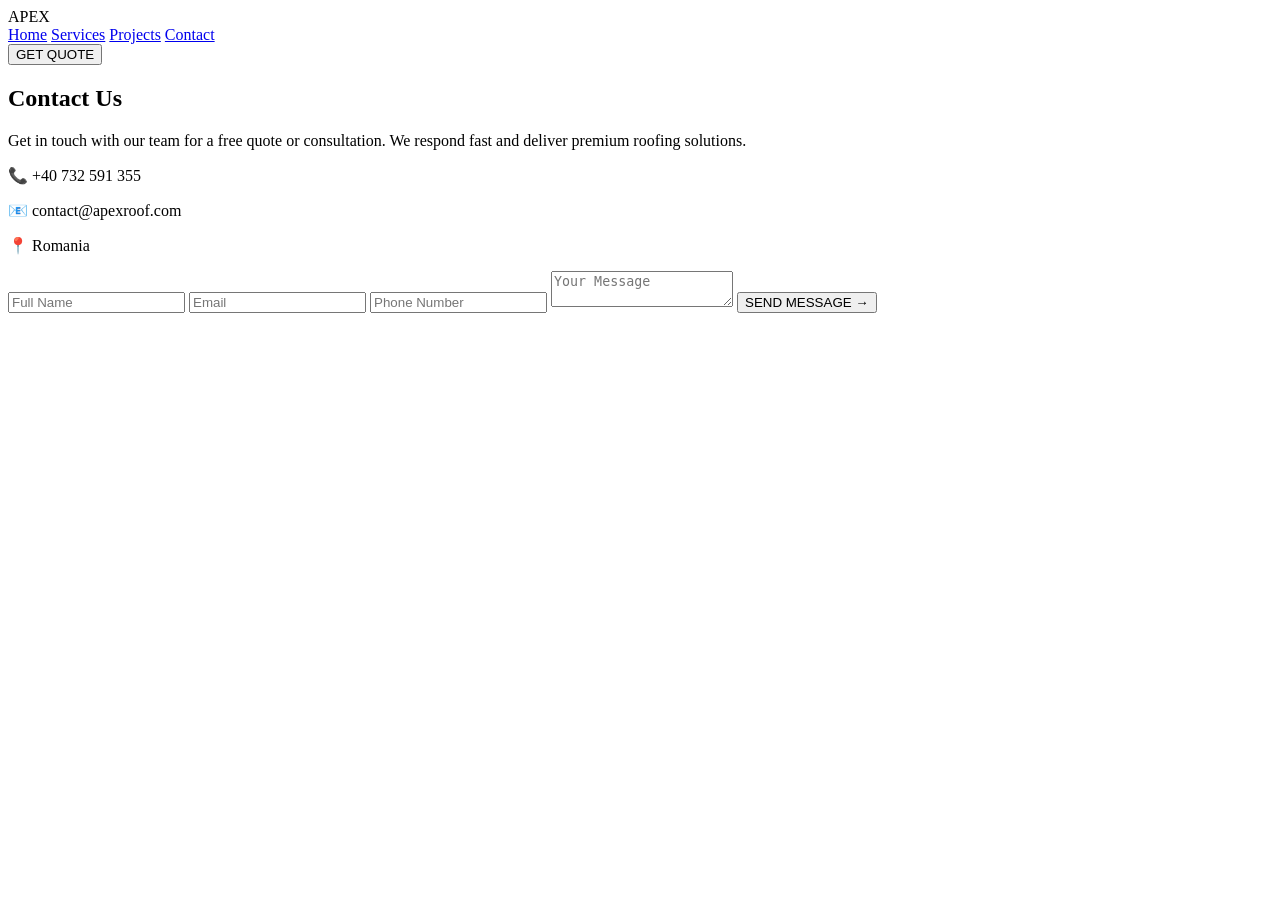
==== commit e596fab3: "Update index.html" ====
--- a/index.html
+++ b/index.html
@@ -1,229 +1,56 @@
 <!DOCTYPE html>
 <html lang="ro">
 <head>
-<meta charset="UTF-8">
-<meta name="viewport" content="width=device-width, initial-scale=1.0">
-<title>Apex Roof Craft</title>
-
-<style>
-*{margin:0;padding:0;box-sizing:border-box}
-
-body{
-  font-family:Arial;
-  background:#0f172a;
-  color:white;
-}
-
-/* HEADER */
-header{
-  position:fixed;
-  width:100%;
-  top:0;
-  display:flex;
-  justify-content:space-between;
-  padding:20px 40px;
-  background:rgba(0,0,0,0.7);
-  backdrop-filter:blur(10px);
-}
-
-header a{
-  color:white;
-  text-decoration:none;
-  margin-left:20px;
-}
-
-/* HERO */
-.hero{
-  height:100vh;
-  display:flex;
-  justify-content:center;
-  align-items:center;
-  text-align:center;
-  background:linear-gradient(135deg,#1e293b,#020617);
-}
-
-.hero h1{
-  font-size:50px;
-}
-
-.hero p{
-  margin:10px 0;
-  color:#94a3b8;
-}
-
-.btn{
-  display:inline-block;
-  margin-top:20px;
-  padding:12px 24px;
-  background:#3b82f6;
-  border-radius:8px;
-  text-decoration:none;
-  color:white;
-  transition:.3s;
-}
-
-.btn:hover{
-  transform:scale(1.05);
-}
-
-/* SECTION */
-.section{
-  padding:100px 20px;
-  text-align:center;
-}
-
-.dark{
-  background:#020617;
-}
-
-/* CARDS */
-.cards{
-  display:grid;
-  grid-template-columns:repeat(auto-fit,minmax(250px,1fr));
-  gap:20px;
-  margin-top:40px;
-}
-
-.card{
-  background:#1e293b;
-  padding:30px;
-  border-radius:12px;
-  transition:.3s;
-}
-
-.card:hover{
-  transform:translateY(-10px);
-}
-
-/* FORM */
-form{
-  max-width:500px;
-  margin:auto;
-  display:flex;
-  flex-direction:column;
-}
-
-input,textarea{
-  margin:10px 0;
-  padding:12px;
-  border:none;
-  border-radius:6px;
-}
-
-button{
-  padding:12px;
-  background:#3b82f6;
-  border:none;
-  color:white;
-  border-radius:6px;
-  cursor:pointer;
-}
-
-/* FOOTER */
-footer{
-  text-align:center;
-  padding:20px;
-  background:#020617;
-  color:#64748b;
-}
-</style>
+  <meta charset="UTF-8">
+  <meta name="viewport" content="width=device-width, initial-scale=1.0">
+  <title>Contact - Apex Roof</title>
+  <link rel="stylesheet" href="style.css">
 </head>
-
 <body>
 
-<header>
-  <div>Apex Roof Craft</div>
+<header class="navbar">
+  <div class="logo">APEX</div>
   <nav>
     <a href="#">Home</a>
-    <a href="#services">Servicii</a>
-    <a href="#contact">Contact</a>
+    <a href="#">Services</a>
+    <a href="#">Projects</a>
+    <a href="#">Contact</a>
   </nav>
+  <button class="cta">GET QUOTE</button>
 </header>
 
-<section class="hero">
-  <div>
-    <h1>Professional Roofing Solutions</h1>
-    <p>Modern, durable and reliable roof systems</p>
-    <a href="#contact" class="btn">Contact</a>
+<section class="contact-hero">
+  <div class="overlay"></div>
+
+  <div class="contact-container">
+    
+    <div class="left">
+      <h1>Contact Us</h1>
+      <p>
+        Get in touch with our team for a free quote or consultation.
+        We respond fast and deliver premium roofing solutions.
+      </p>
+
+      <div class="info">
+        <p>📞 +40 732 591 355</p>
+        <p>📧 contact@apexroof.com</p>
+        <p>📍 Romania</p>
+      </div>
+    </div>
+
+    <div class="right">
+      <form id="contactForm">
+        <input type="text" placeholder="Full Name" required>
+        <input type="email" placeholder="Email" required>
+        <input type="tel" placeholder="Phone Number" required>
+        <textarea placeholder="Your Message"></textarea>
+        <button type="submit">SEND MESSAGE →</button>
+      </form>
+    </div>
+
   </div>
 </section>
 
-<section id="services" class="section">
-  <h2>Servicii</h2>
-
-  <div class="cards">
-    <div class="card">
-      <h3>Metal Roofing</h3>
-      <p>High quality roofing systems</p>
-    </div>
-
-    <div class="card">
-      <h3>Installation</h3>
-      <p>Fast installation</p>
-    </div>
-
-    <div class="card">
-      <h3>Maintenance</h3>
-      <p>Repair & support</p>
-    </div>
-  </div>
-</section>
-
-<section class="section dark">
-  <h2>Why choose us</h2>
-  <p>Durability and professionalism</p>
-</section>
-
-<section id="contact" class="section">
-  <h2>Contact</h2>
-
-  <form onsubmit="sendMsg(event)">
-    <input type="text" placeholder="Nume" required>
-    <input type="email" placeholder="Email" required>
-    <textarea placeholder="Mesaj"></textarea>
-    <button type="submit">Trimite</button>
-  </form>
-</section>
-
-<footer>
-  © 2026 Apex Roof Craft
-</footer>
-
-<script>
-// smooth scroll
-document.querySelectorAll('a[href^="#"]').forEach(link=>{
-  link.onclick=e=>{
-    e.preventDefault();
-    document.querySelector(link.getAttribute("href"))
-      .scrollIntoView({behavior:"smooth"});
-  }
-});
-
-// form
-function sendMsg(e){
-  e.preventDefault();
-  alert("Mesaj trimis!");
-}
-
-// animation
-const els=document.querySelectorAll(".card");
-
-const obs=new IntersectionObserver(entries=>{
-  entries.forEach(entry=>{
-    if(entry.isIntersecting){
-      entry.target.style.opacity=1;
-      entry.target.style.transform="translateY(0)";
-    }
-  });
-});
-
-els.forEach(el=>{
-  el.style.opacity=0;
-  el.style.transform="translateY(40px)";
-  el.style.transition="0.5s";
-  obs.observe(el);
-});
-</script>
-
+<script src="script.js"></script>
 </body>
 </html>
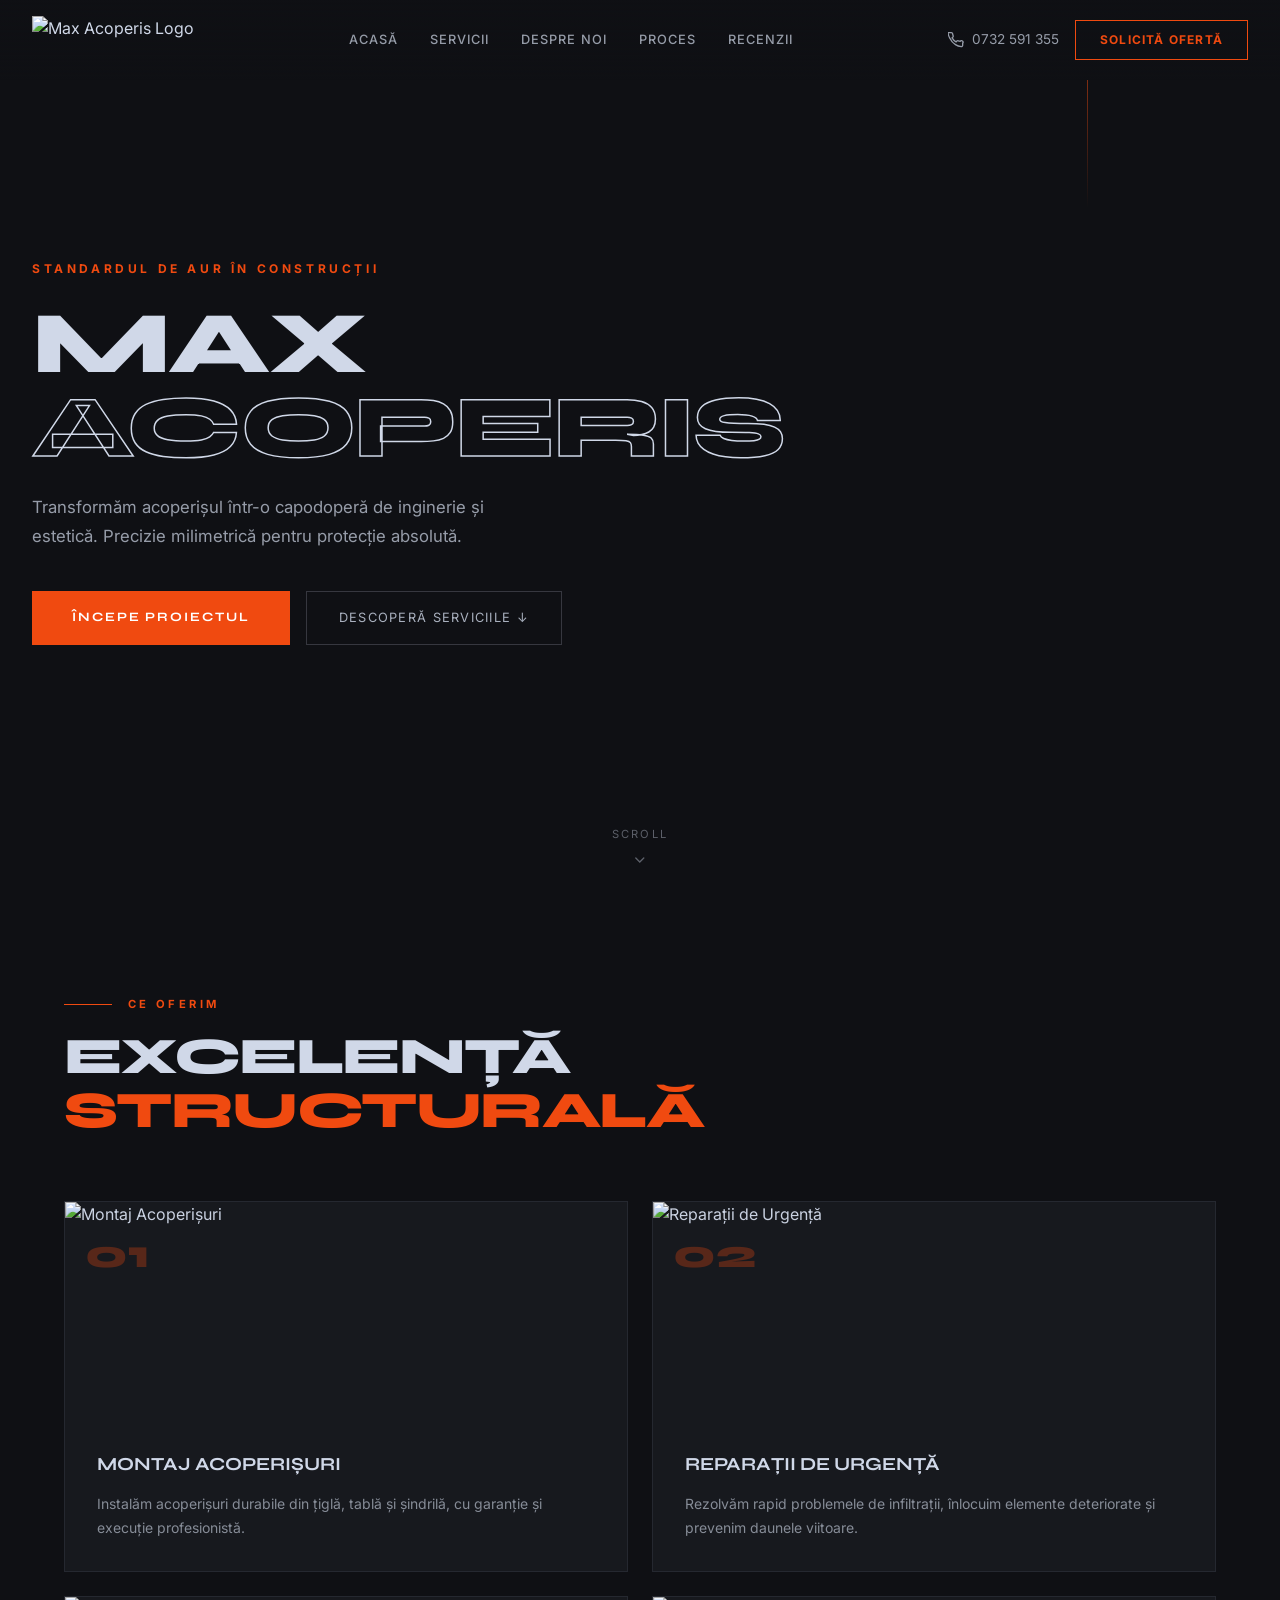
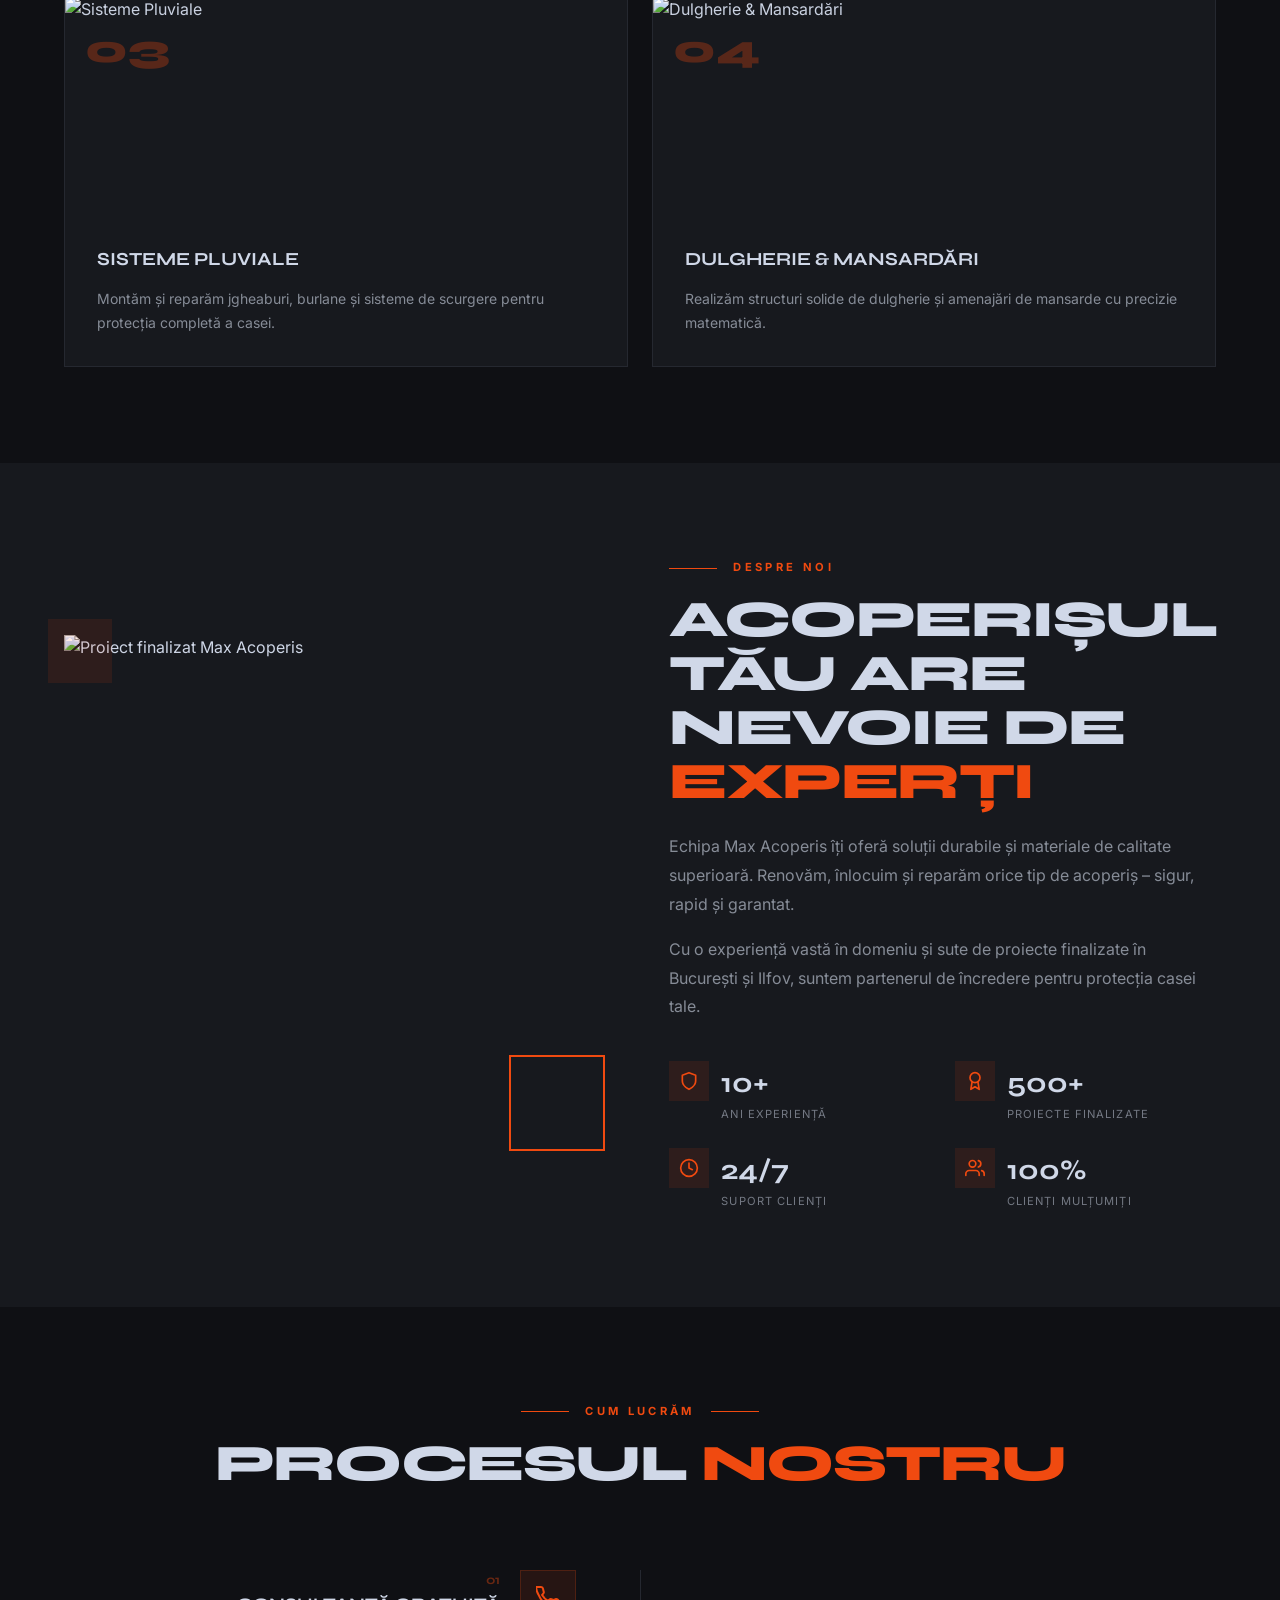
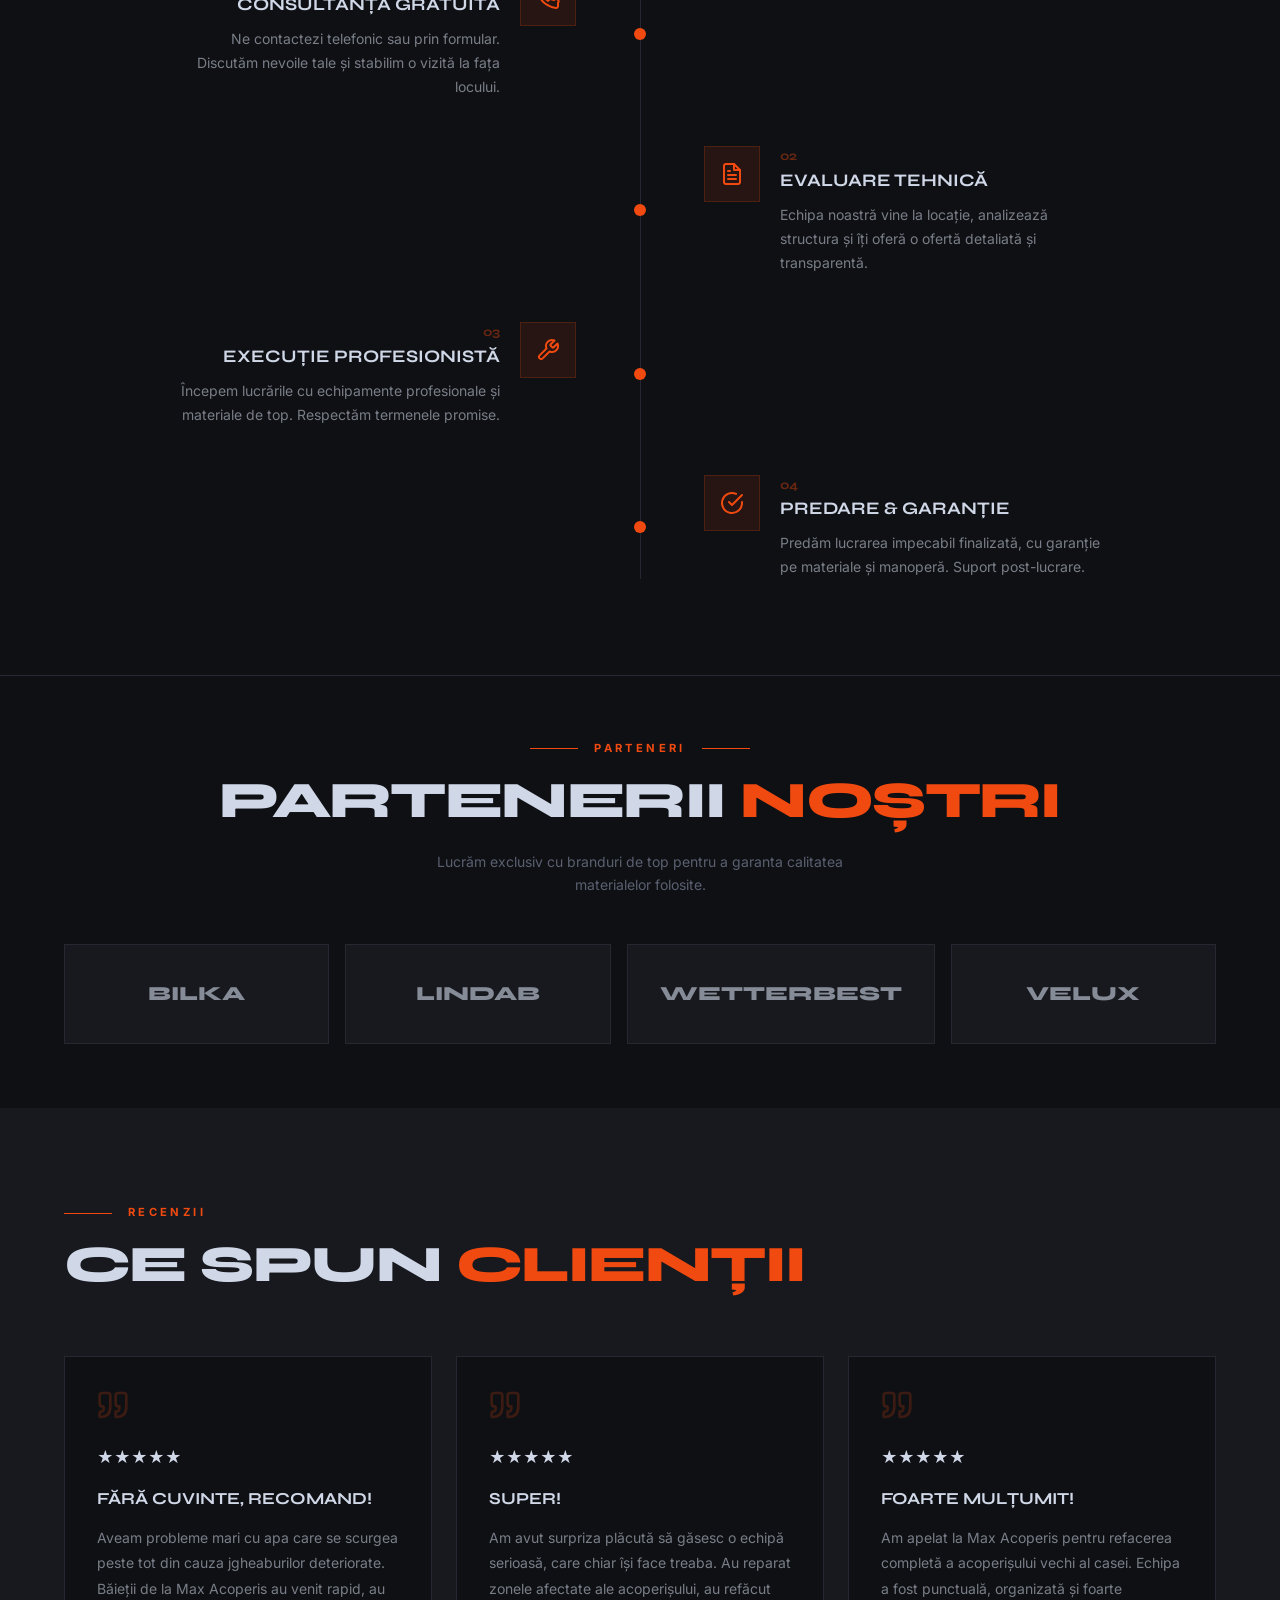
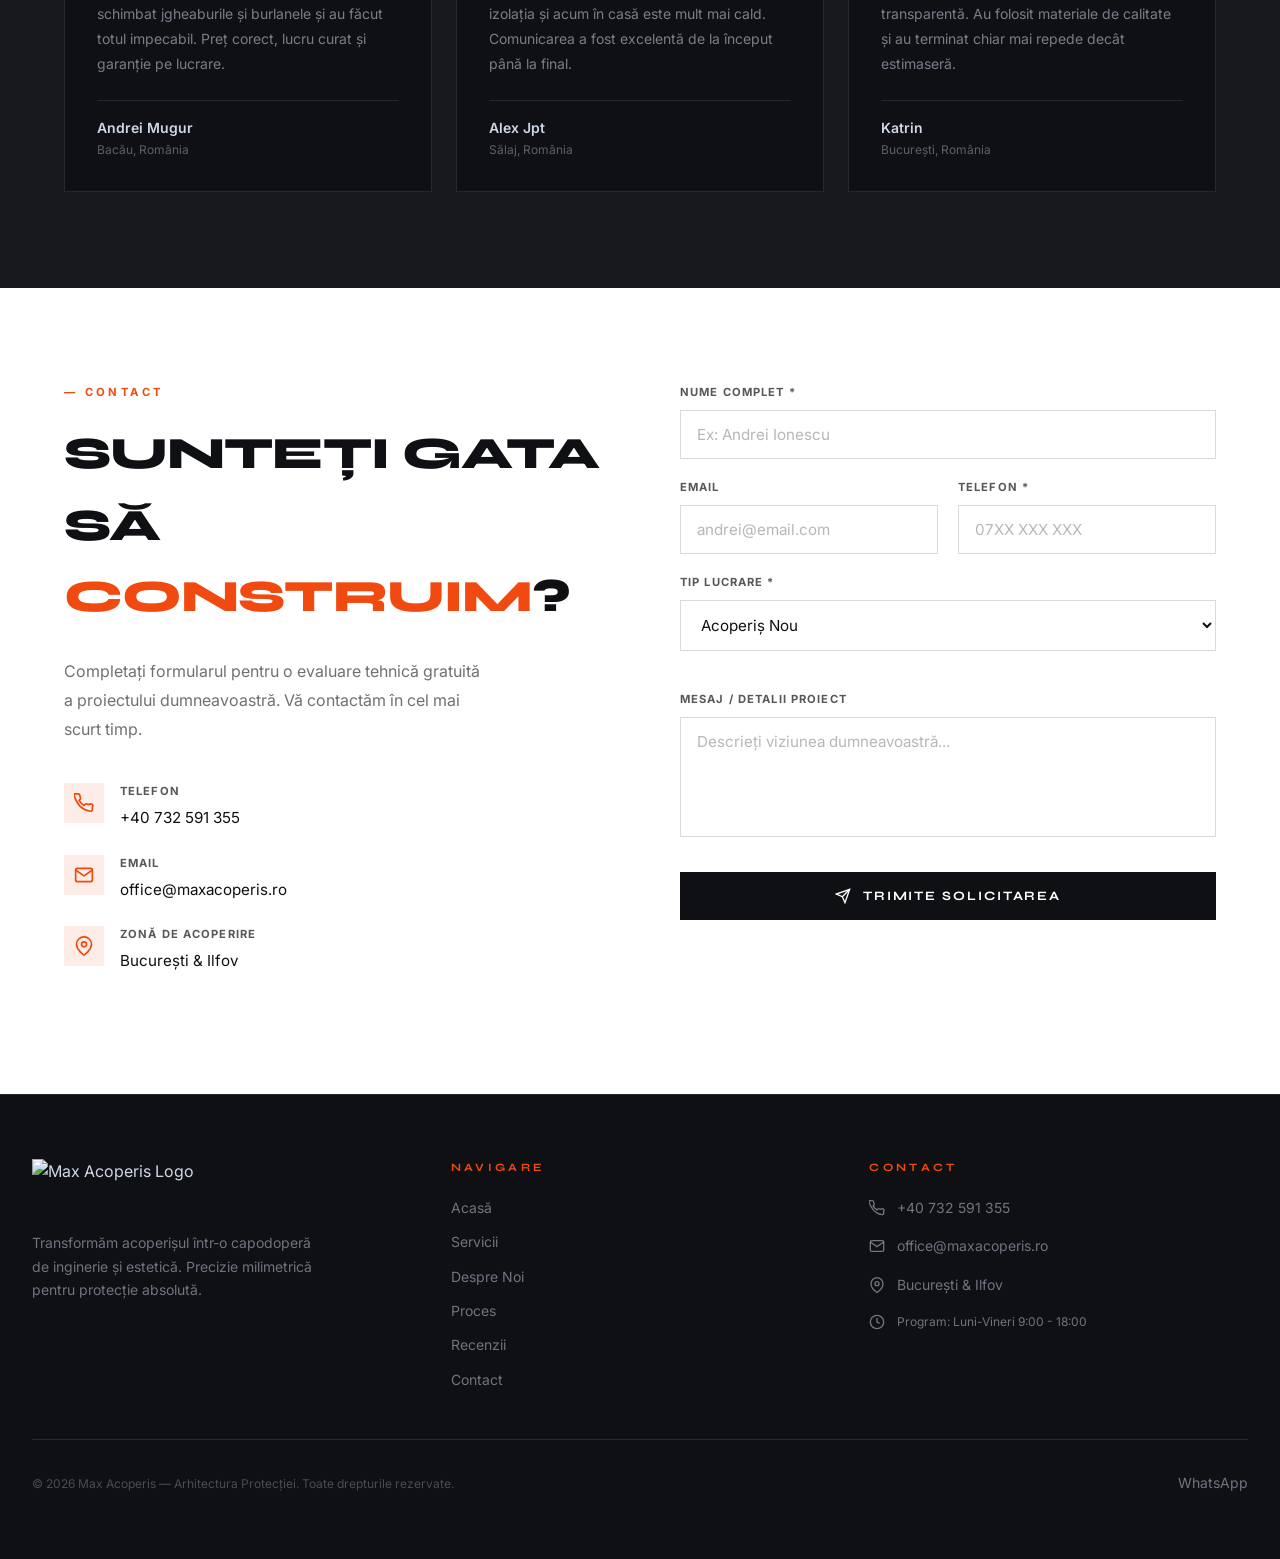
==== commit 46fbc129: "Update index.html" ====
--- a/index.html
+++ b/index.html
@@ -1,56 +1,702 @@
 <!DOCTYPE html>
 <html lang="ro">
 <head>
-  <meta charset="UTF-8">
-  <meta name="viewport" content="width=device-width, initial-scale=1.0">
-  <title>Contact - Apex Roof</title>
-  <link rel="stylesheet" href="style.css">
+  <meta charset="UTF-8" />
+  <meta name="viewport" content="width=device-width, initial-scale=1.0" />
+  <title>Max Acoperis — Arhitectura Protecției</title>
+  <meta name="description" content="Transformăm acoperișul într-o capodoperă de inginerie și estetică. Precizie milimetrică pentru protecție absolută. București & Ilfov." />
+  <link rel="preconnect" href="https://fonts.googleapis.com" />
+  <link rel="preconnect" href="https://fonts.gstatic.com" crossorigin />
+  <link href="https://fonts.googleapis.com/css2?family=Inter:wght@400;500;600;700&family=Syne:wght@700;800&display=swap" rel="stylesheet" />
+  <style>
+    *, *::before, *::after { box-sizing: border-box; margin: 0; padding: 0; }
+    :root {
+      --bg: #0f1014;
+      --card: #17191e;
+      --border: #252830;
+      --primary: #F04A10;
+      --foreground: #d0d8e8;
+      --muted: #5a6070;
+      --white: #ffffff;
+      --font-heading: 'Syne', sans-serif;
+      --font-body: 'Inter', sans-serif;
+    }
+    html { scroll-behavior: smooth; }
+    body { background: var(--bg); color: var(--foreground); font-family: var(--font-body); font-size: 16px; line-height: 1.6; }
+    h1,h2,h3,h4,h5,h6 { font-family: var(--font-heading); }
+    a { text-decoration: none; color: inherit; }
+    img { max-width: 100%; display: block; }
+    ::-webkit-scrollbar { width: 6px; }
+    ::-webkit-scrollbar-track { background: var(--bg); }
+    ::-webkit-scrollbar-thumb { background: rgba(240,74,16,0.5); border-radius: 3px; }
+
+    /* UTILITIES */
+    .container { max-width: 1280px; margin: 0 auto; padding: 0 2rem; }
+    .section { padding: 6rem 2rem; }
+    .section-alt { background: var(--card); }
+    .label-tag { display: flex; align-items: center; gap: 1rem; margin-bottom: 1rem; }
+    .label-tag::before, .label-tag::after { content:''; display:block; width:48px; height:1px; background: var(--primary); }
+    .label-tag.left::after { display:none; }
+    .label-tag span { color: var(--primary); font-size: 0.7rem; font-weight: 700; letter-spacing: 0.3em; text-transform: uppercase; }
+    .section-title { font-size: clamp(1.8rem, 4vw, 3.5rem); font-weight: 800; text-transform: uppercase; letter-spacing: -0.03em; line-height: 1.05; margin-bottom: 1.5rem; }
+    .accent { color: var(--primary); }
+    .outline-text { color: transparent; -webkit-text-stroke: 1.5px var(--foreground); }
+    .btn-primary { display: inline-block; background: var(--primary); color: #fff; padding: 1rem 2.5rem; font-family: var(--font-heading); font-weight: 700; font-size: 0.8rem; text-transform: uppercase; letter-spacing: 0.15em; transition: opacity 0.3s; cursor: pointer; border: none; }
+    .btn-primary:hover { opacity: 0.85; }
+    .btn-outline { display: inline-flex; align-items: center; gap: 0.5rem; border: 1px solid rgba(208,216,232,0.2); color: rgba(208,216,232,0.8); padding: 1rem 2rem; font-size: 0.8rem; text-transform: uppercase; letter-spacing: 0.1em; transition: all 0.3s; }
+    .btn-outline:hover { border-color: var(--primary); color: var(--primary); }
+
+    /* NAVBAR */
+    #navbar { position: fixed; top: 0; left: 0; right: 0; z-index: 50; transition: all 0.5s; background: linear-gradient(to bottom, rgba(15,16,20,0.8), transparent); }
+    #navbar.scrolled { background: rgba(15,16,20,0.95); backdrop-filter: blur(12px); border-bottom: 1px solid var(--border); box-shadow: 0 4px 20px rgba(0,0,0,0.3); }
+    .nav-inner { max-width: 1280px; margin: 0 auto; padding: 0 2rem; display: flex; align-items: center; justify-content: space-between; height: 80px; }
+    .nav-logo img { height: 48px; width: auto; }
+    .nav-links { display: flex; align-items: center; gap: 2rem; }
+    .nav-links a { color: rgba(208,216,232,0.7); font-size: 0.8rem; font-weight: 500; letter-spacing: 0.08em; text-transform: uppercase; transition: color 0.3s; }
+    .nav-links a:hover { color: var(--primary); }
+    .nav-cta { display: flex; align-items: center; gap: 1rem; }
+    .nav-phone { display: flex; align-items: center; gap: 0.5rem; color: rgba(208,216,232,0.7); font-size: 0.85rem; transition: color 0.3s; }
+    .nav-phone:hover { color: var(--primary); }
+    .nav-offer { border: 1px solid var(--primary); color: var(--primary); padding: 0.6rem 1.5rem; font-size: 0.75rem; font-weight: 700; text-transform: uppercase; letter-spacing: 0.1em; transition: all 0.3s; }
+    .nav-offer:hover { background: var(--primary); color: #fff; }
+    .nav-toggle { display: none; background: none; border: none; color: var(--foreground); cursor: pointer; padding: 0.5rem; }
+    .nav-toggle svg { width: 24px; height: 24px; fill: none; stroke: currentColor; stroke-width: 2; stroke-linecap: round; }
+    .mobile-menu { display: none; background: rgba(15,16,20,0.98); backdrop-filter: blur(16px); border-top: 1px solid var(--border); padding: 1.5rem 2rem; flex-direction: column; gap: 1rem; }
+    .mobile-menu.open { display: flex; }
+    .mobile-menu a { color: rgba(208,216,232,0.8); font-size: 1rem; font-weight: 500; text-transform: uppercase; letter-spacing: 0.08em; padding: 0.5rem 0; border-bottom: 1px solid rgba(37,40,48,0.5); transition: color 0.3s; }
+    .mobile-menu a:hover { color: var(--primary); }
+    .mobile-menu .mobile-offer { background: var(--primary); color: #fff; text-align: center; padding: 0.75rem; font-weight: 700; font-size: 0.85rem; border: none; margin-top: 0.5rem; }
+    .mobile-menu .mobile-phone { display: flex; align-items: center; justify-content: center; gap: 0.5rem; color: var(--primary); padding: 0.5rem 0; }
+    @media (max-width: 1024px) { .nav-links, .nav-cta { display: none; } .nav-toggle { display: block; } }
+
+    /* HERO */
+    #hero { position: relative; height: 100vh; display: flex; align-items: center; overflow: hidden; }
+    .hero-bg { position: absolute; inset: 0; }
+    .hero-bg img { width: 100%; height: 100%; object-fit: cover; opacity: 0.4; filter: grayscale(30%); transform-origin: center; }
+    .hero-overlay { position: absolute; inset: 0; background: linear-gradient(to right, var(--bg) 0%, rgba(15,16,20,0.9) 50%, rgba(15,16,20,0.4) 100%); }
+    .hero-overlay2 { position: absolute; inset: 0; background: linear-gradient(to top, var(--bg), transparent 50%); }
+    .hero-content { position: relative; z-index: 10; max-width: 1280px; margin: 0 auto; padding: 0 2rem; width: 100%; }
+    .hero-inner { max-width: 700px; }
+    .hero-tag { display: inline-block; color: var(--primary); font-size: 0.75rem; font-weight: 700; letter-spacing: 0.3em; text-transform: uppercase; margin-bottom: 1.5rem; opacity: 0; animation: fadeUp 0.8s cubic-bezier(0.23,1,0.32,1) 0.2s forwards; }
+    .hero-title { font-size: clamp(2.5rem, 7vw, 5.5rem); font-weight: 800; text-transform: uppercase; line-height: 0.95; letter-spacing: -0.03em; margin-bottom: 1.5rem; opacity: 0; animation: fadeUp 0.8s cubic-bezier(0.23,1,0.32,1) 0.4s forwards; }
+    .hero-desc { color: rgba(208,216,232,0.7); font-size: 1.05rem; max-width: 480px; line-height: 1.7; margin-bottom: 2.5rem; opacity: 0; animation: fadeUp 0.8s cubic-bezier(0.23,1,0.32,1) 0.6s forwards; }
+    .hero-btns { display: flex; flex-wrap: wrap; gap: 1rem; opacity: 0; animation: fadeUp 0.8s cubic-bezier(0.23,1,0.32,1) 0.8s forwards; }
+    .hero-scroll { position: absolute; bottom: 2rem; left: 50%; transform: translateX(-50%); display: flex; flex-direction: column; align-items: center; gap: 0.5rem; color: rgba(208,216,232,0.4); font-size: 0.7rem; letter-spacing: 0.2em; text-transform: uppercase; animation: bounce 2s infinite; }
+    .hero-scroll svg { width: 16px; height: 16px; fill: none; stroke: currentColor; stroke-width: 2; stroke-linecap: round; }
+    .hero-line { position: absolute; top: 80px; right: 15%; width: 1px; height: 128px; background: linear-gradient(to bottom, rgba(240,74,16,0.5), transparent); display: none; }
+    @media (min-width: 1024px) { .hero-line { display: block; } }
+    @keyframes fadeUp { from { opacity:0; transform: translateY(30px); } to { opacity:1; transform: translateY(0); } }
+    @keyframes bounce { 0%,100% { transform: translateX(-50%) translateY(0); } 50% { transform: translateX(-50%) translateY(8px); } }
+
+    /* SERVICES */
+    #servicii { padding: 6rem 2rem; }
+    .services-header { margin-bottom: 4rem; }
+    .services-grid { display: grid; grid-template-columns: repeat(2,1fr); gap: 1.5rem; }
+    .service-card { position: relative; background: var(--card); border: 1px solid var(--border); overflow: hidden; transition: border-color 0.3s; }
+    .service-card:hover { border-color: rgba(240,74,16,0.5); }
+    .service-card-img { position: relative; height: 224px; overflow: hidden; }
+    .service-card-img img { width: 100%; height: 100%; object-fit: cover; transition: transform 0.7s; }
+    .service-card:hover .service-card-img img { transform: scale(1.05); }
+    .service-card-img-overlay { position: absolute; inset: 0; background: linear-gradient(to top, var(--card) 0%, rgba(23,25,30,0.3) 50%, transparent 100%); }
+    .service-num { position: absolute; top: 1.25rem; left: 1.25rem; font-family: var(--font-heading); font-size: 2.5rem; font-weight: 800; color: rgba(240,74,16,0.3); }
+    .service-card-body { padding: 1.5rem 2rem 2rem; }
+    .service-card-title { font-family: var(--font-heading); font-size: 1.15rem; font-weight: 700; text-transform: uppercase; margin-bottom: 0.75rem; transition: color 0.3s; }
+    .service-card:hover .service-card-title { color: var(--primary); }
+    .service-card-desc { color: rgba(208,216,232,0.6); font-size: 0.875rem; line-height: 1.7; }
+    .service-card-line { position: absolute; bottom: 0; left: 0; width: 100%; height: 2px; background: var(--primary); transform: scaleX(0); transform-origin: left; transition: transform 0.5s; }
+    .service-card:hover .service-card-line { transform: scaleX(1); }
+    @media (max-width: 768px) { .services-grid { grid-template-columns: 1fr; } }
+
+    /* ABOUT */
+    #despre { padding: 6rem 2rem; background: var(--card); }
+    .about-grid { display: grid; grid-template-columns: 1fr 1fr; gap: 5rem; align-items: center; }
+    .about-img-wrap { position: relative; }
+    .about-img-wrap img { width: 100%; height: 500px; object-fit: cover; }
+    .about-img-overlay { position: absolute; inset: 0; background: linear-gradient(to top, rgba(23,25,30,0.5), transparent); }
+    .about-deco1 { position: absolute; bottom: -16px; right: -16px; width: 96px; height: 96px; border: 2px solid var(--primary); }
+    .about-deco2 { position: absolute; top: -16px; left: -16px; width: 64px; height: 64px; background: rgba(240,74,16,0.1); }
+    .about-text p { color: rgba(208,216,232,0.6); line-height: 1.8; margin-bottom: 1rem; }
+    .about-text p:last-of-type { margin-bottom: 2.5rem; }
+    .stats-grid { display: grid; grid-template-columns: 1fr 1fr; gap: 1.5rem; }
+    .stat-item { display: flex; align-items: flex-start; gap: 0.75rem; }
+    .stat-icon { width: 40px; height: 40px; background: rgba(240,74,16,0.1); display: flex; align-items: center; justify-content: center; flex-shrink: 0; }
+    .stat-icon svg { width: 20px; height: 20px; fill: none; stroke: var(--primary); stroke-width: 2; stroke-linecap: round; stroke-linejoin: round; }
+    .stat-value { font-family: var(--font-heading); font-size: 1.75rem; font-weight: 700; }
+    .stat-label { color: rgba(208,216,232,0.5); font-size: 0.7rem; text-transform: uppercase; letter-spacing: 0.1em; }
+    @media (max-width: 1024px) { .about-grid { grid-template-columns: 1fr; gap: 2rem; } .about-deco1,.about-deco2 { display:none; } .about-img-wrap img { height: 350px; } }
+
+    /* PROCESS */
+    #proces { padding: 6rem 2rem; }
+    .process-header { text-align: center; margin-bottom: 5rem; }
+    .process-header .label-tag { justify-content: center; }
+    .process-timeline { position: relative; }
+    .process-line { position: absolute; left: 50%; top: 0; bottom: 0; width: 1px; background: var(--border); }
+    .process-steps { display: flex; flex-direction: column; gap: 3rem; }
+    .process-step { position: relative; display: grid; grid-template-columns: 1fr 1fr; }
+    .process-step-content { display: flex; align-items: flex-start; gap: 1.25rem; }
+    .process-step:nth-child(odd) .process-step-content { padding-right: 4rem; grid-column: 1; text-align: right; flex-direction: row-reverse; }
+    .process-step:nth-child(even) .process-step-content { padding-left: 4rem; grid-column: 2; }
+    .process-icon { flex-shrink: 0; width: 56px; height: 56px; background: rgba(240,74,16,0.1); border: 1px solid rgba(240,74,16,0.2); display: flex; align-items: center; justify-content: center; }
+    .process-icon svg { width: 24px; height: 24px; fill: none; stroke: var(--primary); stroke-width: 2; stroke-linecap: round; stroke-linejoin: round; }
+    .process-num { color: rgba(240,74,16,0.4); font-family: var(--font-heading); font-size: 0.8rem; font-weight: 700; display: block; }
+    .process-step-title { font-family: var(--font-heading); font-size: 1.1rem; font-weight: 700; text-transform: uppercase; margin-bottom: 0.5rem; }
+    .process-step-desc { color: rgba(208,216,232,0.55); font-size: 0.875rem; line-height: 1.7; max-width: 320px; }
+    .process-dot { position: absolute; left: 50%; top: 50%; transform: translate(-50%,-50%); width: 12px; height: 12px; background: var(--primary); border-radius: 50%; }
+    @media (max-width: 1024px) {
+      .process-line { display: none; }
+      .process-step { grid-template-columns: 1fr; }
+      .process-step:nth-child(odd) .process-step-content { padding-right: 0; grid-column: 1; text-align: left; flex-direction: row; }
+      .process-step:nth-child(even) .process-step-content { padding-left: 0; grid-column: 1; }
+      .process-dot { display: none; }
+      .process-step-desc { max-width: 100%; }
+    }
+
+    /* PARTNERS */
+    #parteneri { padding: 4rem 2rem; border-top: 1px solid var(--border); }
+    .partners-header { text-align: center; margin-bottom: 3rem; }
+    .partners-header .label-tag { justify-content: center; }
+    .partners-grid { display: grid; grid-template-columns: repeat(4, 1fr); gap: 1rem; }
+    .partner-card { display: flex; align-items: center; justify-content: center; background: var(--card); border: 1px solid var(--border); padding: 2rem; min-height: 100px; transition: border-color 0.3s; }
+    .partner-card:hover { border-color: rgba(240,74,16,0.4); }
+    .partner-card img { max-height: 48px; max-width: 100%; object-fit: contain; filter: grayscale(100%); opacity: 0.6; transition: all 0.3s; }
+    .partner-card:hover img { filter: grayscale(0%); opacity: 1; }
+    .partner-fallback { font-family: var(--font-heading); font-size: 1.25rem; font-weight: 800; color: rgba(208,216,232,0.6); transition: color 0.3s; display: none; }
+    .partner-card:hover .partner-fallback { color: var(--primary); }
+    @media (max-width: 768px) { .partners-grid { grid-template-columns: repeat(2,1fr); } }
+
+    /* TESTIMONIALS */
+    #recenzii { padding: 6rem 2rem; background: var(--card); }
+    .testimonials-header { margin-bottom: 4rem; }
+    .testimonials-grid { display: grid; grid-template-columns: repeat(3,1fr); gap: 1.5rem; }
+    .testimonial-card { position: relative; background: var(--bg); border: 1px solid var(--border); padding: 2rem; transition: border-color 0.5s; }
+    .testimonial-card:hover { border-color: rgba(240,74,16,0.3); }
+    .quote-icon { width: 32px; height: 32px; margin-bottom: 1.5rem; }
+    .quote-icon svg { width: 32px; height: 32px; fill: none; stroke: rgba(240,74,16,0.2); stroke-width: 2; }
+    .stars { display: flex; gap: 4px; margin-bottom: 1rem; }
+    .stars svg { width: 16px; height: 16px; fill: var(--primary); stroke: var(--primary); stroke-width: 1; }
+    .testimonial-title { font-family: var(--font-heading); font-size: 1.05rem; font-weight: 700; text-transform: uppercase; margin-bottom: 0.75rem; }
+    .testimonial-text { color: rgba(208,216,232,0.55); font-size: 0.875rem; line-height: 1.8; margin-bottom: 1.5rem; }
+    .testimonial-author { padding-top: 1rem; border-top: 1px solid var(--border); }
+    .testimonial-name { font-weight: 600; font-size: 0.875rem; }
+    .testimonial-loc { color: rgba(208,216,232,0.4); font-size: 0.75rem; }
+    .testimonial-line { position: absolute; top: 0; left: 0; width: 100%; height: 2px; background: var(--primary); transform: scaleX(0); transform-origin: left; transition: transform 0.5s; }
+    .testimonial-card:hover .testimonial-line { transform: scaleX(1); }
+    @media (max-width: 1024px) { .testimonials-grid { grid-template-columns: 1fr; } }
+
+    /* CONTACT */
+    #contact { padding: 6rem 2rem; background: #fff; color: #0f1014; }
+    .contact-grid { display: grid; grid-template-columns: 1fr 1fr; gap: 5rem; }
+    .contact-info-label { color: var(--primary); font-size: 0.7rem; font-weight: 700; letter-spacing: 0.3em; text-transform: uppercase; }
+    .contact-title { font-size: clamp(1.8rem, 3.5vw, 2.8rem); font-weight: 800; text-transform: uppercase; letter-spacing: -0.02em; margin: 1rem 0 1.5rem; color: #0f1014; }
+    .contact-desc { color: rgba(15,16,20,0.6); line-height: 1.8; margin-bottom: 2.5rem; max-width: 420px; }
+    .contact-item { display: flex; align-items: flex-start; gap: 1rem; margin-bottom: 1.5rem; }
+    .contact-item-icon { width: 40px; height: 40px; background: rgba(240,74,16,0.1); display: flex; align-items: center; justify-content: center; flex-shrink: 0; }
+    .contact-item-icon svg { width: 20px; height: 20px; fill: none; stroke: var(--primary); stroke-width: 2; stroke-linecap: round; stroke-linejoin: round; }
+    .contact-item-lbl { font-size: 0.7rem; font-weight: 700; text-transform: uppercase; letter-spacing: 0.1em; color: rgba(15,16,20,0.7); margin-bottom: 0.25rem; }
+    .contact-item-val { color: #0f1014; font-size: 0.95rem; transition: color 0.3s; }
+    .contact-item-val:hover { color: var(--primary); }
+    .form-label { display: block; font-size: 0.7rem; font-weight: 700; text-transform: uppercase; letter-spacing: 0.1em; color: rgba(15,16,20,0.7); margin-bottom: 0.5rem; }
+    .form-input, .form-select, .form-textarea { width: 100%; padding: 0.875rem 1rem; border: 1px solid rgba(15,16,20,0.15); color: #0f1014; background: transparent; font-family: var(--font-body); font-size: 0.95rem; outline: none; transition: border-color 0.3s; margin-bottom: 1.25rem; }
+    .form-input:focus, .form-select:focus, .form-textarea:focus { border-color: var(--primary); }
+    .form-input::placeholder, .form-textarea::placeholder { color: rgba(15,16,20,0.3); }
+    .form-row { display: grid; grid-template-columns: 1fr 1fr; gap: 1.25rem; }
+    .form-textarea { resize: none; height: 120px; }
+    .form-submit { width: 100%; background: #0f1014; color: #fff; border: none; padding: 1rem; font-family: var(--font-heading); font-weight: 700; font-size: 0.8rem; text-transform: uppercase; letter-spacing: 0.15em; cursor: pointer; display: flex; align-items: center; justify-content: center; gap: 0.75rem; transition: background 0.3s; margin-top: 0.5rem; }
+    .form-submit:hover { background: var(--primary); }
+    .form-success { display: none; text-align: center; padding: 4rem 2rem; }
+    .form-success.show { display: block; }
+    .form-success-icon { width: 64px; height: 64px; background: rgba(240,74,16,0.1); border-radius: 50%; display: flex; align-items: center; justify-content: center; margin: 0 auto 1.5rem; }
+    .form-success-icon svg { width: 28px; height: 28px; fill: none; stroke: var(--primary); stroke-width: 2; }
+    .form-success h3 { font-family: var(--font-heading); font-size: 1.5rem; font-weight: 700; text-transform: uppercase; margin-bottom: 0.75rem; color: #0f1014; }
+    .form-success p { color: rgba(15,16,20,0.6); max-width: 360px; margin: 0 auto; }
+    @media (max-width: 1024px) { .contact-grid { grid-template-columns: 1fr; gap: 2.5rem; } .form-row { grid-template-columns: 1fr; gap: 0; } }
+
+    /* FOOTER */
+    footer { border-top: 1px solid var(--border); padding: 4rem 2rem; }
+    .footer-grid { display: grid; grid-template-columns: repeat(3,1fr); gap: 2.5rem; max-width: 1280px; margin: 0 auto; }
+    .footer-logo img { height: 56px; margin-bottom: 1rem; }
+    .footer-brand-desc { color: rgba(208,216,232,0.5); font-size: 0.875rem; line-height: 1.7; max-width: 280px; }
+    .footer-heading { font-family: var(--font-heading); font-size: 0.7rem; font-weight: 700; text-transform: uppercase; letter-spacing: 0.3em; color: var(--primary); margin-bottom: 1.25rem; }
+    .footer-links { display: flex; flex-direction: column; gap: 0.75rem; }
+    .footer-links a { color: rgba(208,216,232,0.5); font-size: 0.875rem; transition: color 0.3s; }
+    .footer-links a:hover { color: var(--primary); }
+    .footer-contact-item { display: flex; align-items: center; gap: 0.75rem; color: rgba(208,216,232,0.5); font-size: 0.875rem; margin-bottom: 1rem; transition: color 0.3s; }
+    .footer-contact-item:hover { color: var(--primary); }
+    .footer-contact-item svg { width: 16px; height: 16px; fill: none; stroke: currentColor; stroke-width: 2; flex-shrink: 0; }
+    .footer-bottom { max-width: 1280px; margin: 3rem auto 0; padding-top: 2rem; border-top: 1px solid var(--border); display: flex; align-items: center; justify-content: space-between; flex-wrap: wrap; gap: 1rem; }
+    .footer-copy { color: rgba(208,216,232,0.3); font-size: 0.75rem; }
+    .footer-wa { color: rgba(208,216,232,0.5); font-size: 0.875rem; transition: color 0.3s; }
+    .footer-wa:hover { color: var(--primary); }
+    @media (max-width: 768px) { .footer-grid { grid-template-columns: 1fr; } }
+
+    /* TOAST */
+    .toast { position: fixed; bottom: 2rem; right: 2rem; background: var(--primary); color: #fff; padding: 1rem 1.5rem; font-weight: 600; font-size: 0.9rem; z-index: 1000; transform: translateY(100px); opacity: 0; transition: all 0.4s; border-radius: 2px; }
+    .toast.show { transform: translateY(0); opacity: 1; }
+  </style>
 </head>
 <body>
 
-<header class="navbar">
-  <div class="logo">APEX</div>
-  <nav>
-    <a href="#">Home</a>
-    <a href="#">Services</a>
-    <a href="#">Projects</a>
-    <a href="#">Contact</a>
-  </nav>
-  <button class="cta">GET QUOTE</button>
-</header>
-
-<section class="contact-hero">
-  <div class="overlay"></div>
-
-  <div class="contact-container">
-    
-    <div class="left">
-      <h1>Contact Us</h1>
-      <p>
-        Get in touch with our team for a free quote or consultation.
-        We respond fast and deliver premium roofing solutions.
+<!-- NAVBAR -->
+<nav id="navbar">
+  <div class="nav-inner">
+    <a href="#hero" class="nav-logo">
+      <img src="https://www.maxacoperis.ro/wp-content/uploads/2025/12/ChatGPT-Image-Dec-8-2025-06_58_02-PM.png" alt="Max Acoperis Logo" />
+    </a>
+    <div class="nav-links">
+      <a href="#hero">Acasă</a>
+      <a href="#servicii">Servicii</a>
+      <a href="#despre">Despre Noi</a>
+      <a href="#proces">Proces</a>
+      <a href="#recenzii">Recenzii</a>
+    </div>
+    <div class="nav-cta">
+      <a href="tel:+40732591355" class="nav-phone">
+        <svg width="16" height="16" fill="none" stroke="currentColor" stroke-width="2" viewBox="0 0 24 24"><path d="M22 16.92v3a2 2 0 01-2.18 2 19.79 19.79 0 01-8.63-3.07A19.5 19.5 0 013.07 9.81a19.79 19.79 0 01-3.07-8.67A2 2 0 012 1h3a2 2 0 012 1.72c.127.96.361 1.903.7 2.81a2 2 0 01-.45 2.11L6.09 8.91a16 16 0 006 6l1.27-1.27a2 2 0 012.11-.45c.907.339 1.85.573 2.81.7A2 2 0 0122 16.92z"/></svg>
+        0732 591 355
+      </a>
+      <a href="#contact" class="nav-offer">Solicită Ofertă</a>
+    </div>
+    <button class="nav-toggle" id="navToggle" aria-label="Menu">
+      <svg id="menuIcon" viewBox="0 0 24 24"><line x1="3" y1="6" x2="21" y2="6"/><line x1="3" y1="12" x2="21" y2="12"/><line x1="3" y1="18" x2="21" y2="18"/></svg>
+    </button>
+  </div>
+  <div class="mobile-menu" id="mobileMenu">
+    <a href="#hero" class="mobile-link">Acasă</a>
+    <a href="#servicii" class="mobile-link">Servicii</a>
+    <a href="#despre" class="mobile-link">Despre Noi</a>
+    <a href="#proces" class="mobile-link">Proces</a>
+    <a href="#recenzii" class="mobile-link">Recenzii</a>
+    <a href="#contact" class="mobile-offer mobile-link">Solicită Ofertă</a>
+    <a href="tel:+40732591355" class="mobile-phone">
+      <svg width="16" height="16" fill="none" stroke="currentColor" stroke-width="2" viewBox="0 0 24 24"><path d="M22 16.92v3a2 2 0 01-2.18 2 19.79 19.79 0 01-8.63-3.07A19.5 19.5 0 013.07 9.81a19.79 19.79 0 01-3.07-8.67A2 2 0 012 1h3a2 2 0 012 1.72c.127.96.361 1.903.7 2.81a2 2 0 01-.45 2.11L6.09 8.91a16 16 0 006 6l1.27-1.27a2 2 0 012.11-.45c.907.339 1.85.573 2.81.7A2 2 0 0122 16.92z"/></svg>
+      0732 591 355
+    </a>
+  </div>
+</nav>
+
+<!-- HERO -->
+<section id="hero">
+  <div class="hero-bg">
+    <img id="heroBg" src="https://www.maxacoperis.ro/wp-content/uploads/2025/12/dulgherie-acoperis.jpg" alt="Premium roofing craftsmanship" />
+    <div class="hero-overlay"></div>
+    <div class="hero-overlay2"></div>
+  </div>
+  <div class="hero-content">
+    <div class="hero-inner">
+      <span class="hero-tag">Standardul de Aur în Construcții</span>
+      <h1 class="hero-title">
+        MAX <span class="outline-text">ACOPERIS
+      </h1>
+      <p class="hero-desc">
+        Transformăm acoperișul într-o capodoperă de inginerie și estetică. Precizie milimetrică pentru protecție absolută.
       </p>
-
-      <div class="info">
-        <p>📞 +40 732 591 355</p>
-        <p>📧 contact@apexroof.com</p>
-        <p>📍 Romania</p>
-      </div>
-    </div>
-
-    <div class="right">
-      <form id="contactForm">
-        <input type="text" placeholder="Full Name" required>
-        <input type="email" placeholder="Email" required>
-        <input type="tel" placeholder="Phone Number" required>
-        <textarea placeholder="Your Message"></textarea>
-        <button type="submit">SEND MESSAGE →</button>
-      </form>
-    </div>
-
-  </div>
+      <div class="hero-btns">
+        <a href="#contact" class="btn-primary">Începe Proiectul</a>
+        <a href="#servicii" class="btn-outline">Descoperă Serviciile ↓</a>
+      </div>
+    </div>
+  </div>
+  <div class="hero-scroll">
+    <span>Scroll</span>
+    <svg viewBox="0 0 24 24"><polyline points="6 9 12 15 18 9"/></svg>
+  </div>
+  <div class="hero-line"></div>
 </section>
 
-<script src="script.js"></script>
+<!-- SERVICES -->
+<section id="servicii">
+  <div class="container">
+    <div class="services-header">
+      <div class="label-tag left"><span>Ce Oferim</span></div>
+      <h2 class="section-title">Excelență <span class="accent">Structurală</span></h2>
+    </div>
+    <div class="services-grid">
+      <div class="service-card">
+        <div class="service-card-img">
+          <img src="https://www.maxacoperis.ro/wp-content/uploads/2025/12/slider-4-1-1030x687-1.jpg" alt="Montaj Acoperișuri" loading="lazy" />
+          <div class="service-card-img-overlay"></div>
+          <span class="service-num">01</span>
+        </div>
+        <div class="service-card-body">
+          <h3 class="service-card-title">Montaj Acoperișuri</h3>
+          <p class="service-card-desc">Instalăm acoperișuri durabile din țiglă, tablă și șindrilă, cu garanție și execuție profesionistă.</p>
+        </div>
+        <div class="service-card-line"></div>
+      </div>
+      <div class="service-card">
+        <div class="service-card-img">
+          <img src="https://www.maxacoperis.ro/wp-content/uploads/2025/12/WhatsApp-Image-2025-12-08-at-17.47.11_02804a2e.jpg" alt="Reparații de Urgență" loading="lazy" />
+          <div class="service-card-img-overlay"></div>
+          <span class="service-num">02</span>
+        </div>
+        <div class="service-card-body">
+          <h3 class="service-card-title">Reparații de Urgență</h3>
+          <p class="service-card-desc">Rezolvăm rapid problemele de infiltrații, înlocuim elemente deteriorate și prevenim daunele viitoare.</p>
+        </div>
+        <div class="service-card-line"></div>
+      </div>
+      <div class="service-card">
+        <div class="service-card-img">
+          <img src="https://www.maxacoperis.ro/wp-content/uploads/2025/12/shutterstock_739397203-1-800x535-1.jpg" alt="Sisteme Pluviale" loading="lazy" />
+          <div class="service-card-img-overlay"></div>
+          <span class="service-num">03</span>
+        </div>
+        <div class="service-card-body">
+          <h3 class="service-card-title">Sisteme Pluviale</h3>
+          <p class="service-card-desc">Montăm și reparăm jgheaburi, burlane și sisteme de scurgere pentru protecția completă a casei.</p>
+        </div>
+        <div class="service-card-line"></div>
+      </div>
+      <div class="service-card">
+        <div class="service-card-img">
+          <img src="https://www.maxacoperis.ro/wp-content/uploads/2025/12/WhatsApp-Image-2025-12-08-at-17.50.55_def86566.jpg" alt="Dulgherie & Mansardări" loading="lazy" />
+          <div class="service-card-img-overlay"></div>
+          <span class="service-num">04</span>
+        </div>
+        <div class="service-card-body">
+          <h3 class="service-card-title">Dulgherie & Mansardări</h3>
+          <p class="service-card-desc">Realizăm structuri solide de dulgherie și amenajări de mansarde cu precizie matematică.</p>
+        </div>
+        <div class="service-card-line"></div>
+      </div>
+    </div>
+  </div>
+</section>
+
+<!-- ABOUT -->
+<section id="despre">
+  <div class="container">
+    <div class="about-grid">
+      <div class="about-img-wrap">
+        <img src="https://www.maxacoperis.ro/wp-content/uploads/2025/12/WhatsApp-Image-2025-12-08-at-20.50.55_9174f65a.jpg" alt="Proiect finalizat Max Acoperis" loading="lazy" />
+        <div class="about-img-overlay"></div>
+        <div class="about-deco1"></div>
+        <div class="about-deco2"></div>
+      </div>
+      <div class="about-text">
+        <div class="label-tag left"><span>Despre Noi</span></div>
+        <h2 class="section-title">Acoperișul tău are nevoie de <span class="accent">experți</span></h2>
+        <p>Echipa Max Acoperis îți oferă soluții durabile și materiale de calitate superioară. Renovăm, înlocuim și reparăm orice tip de acoperiș – sigur, rapid și garantat.</p>
+        <p>Cu o experiență vastă în domeniu și sute de proiecte finalizate în București și Ilfov, suntem partenerul de încredere pentru protecția casei tale.</p>
+        <div class="stats-grid">
+          <div class="stat-item">
+            <div class="stat-icon"><svg viewBox="0 0 24 24"><path d="M12 22s8-4 8-10V5l-8-3-8 3v7c0 6 8 10 8 10z"/></svg></div>
+            <div><div class="stat-value">10+</div><div class="stat-label">Ani Experiență</div></div>
+          </div>
+          <div class="stat-item">
+            <div class="stat-icon"><svg viewBox="0 0 24 24"><circle cx="12" cy="8" r="6"/><path d="M15.477 12.89L17 22l-5-3-5 3 1.523-9.11"/></svg></div>
+            <div><div class="stat-value">500+</div><div class="stat-label">Proiecte Finalizate</div></div>
+          </div>
+          <div class="stat-item">
+            <div class="stat-icon"><svg viewBox="0 0 24 24"><circle cx="12" cy="12" r="10"/><polyline points="12 6 12 12 16 14"/></svg></div>
+            <div><div class="stat-value">24/7</div><div class="stat-label">Suport Clienți</div></div>
+          </div>
+          <div class="stat-item">
+            <div class="stat-icon"><svg viewBox="0 0 24 24"><path d="M17 21v-2a4 4 0 00-4-4H5a4 4 0 00-4 4v2"/><circle cx="9" cy="7" r="4"/><path d="M23 21v-2a4 4 0 00-3-3.87"/><path d="M16 3.13a4 4 0 010 7.75"/></svg></div>
+            <div><div class="stat-value">100%</div><div class="stat-label">Clienți Mulțumiți</div></div>
+          </div>
+        </div>
+      </div>
+    </div>
+  </div>
+</section>
+
+<!-- PROCESS -->
+<section id="proces">
+  <div class="container">
+    <div class="process-header">
+      <div class="label-tag"><span>Cum Lucrăm</span></div>
+      <h2 class="section-title">Procesul <span class="accent">Nostru</span></h2>
+    </div>
+    <div class="process-timeline">
+      <div class="process-line"></div>
+      <div class="process-steps">
+        <div class="process-step">
+          <div class="process-step-content">
+            <div class="process-icon">
+              <svg viewBox="0 0 24 24"><path d="M22 16.92v3a2 2 0 01-2.18 2 19.79 19.79 0 01-8.63-3.07A19.5 19.5 0 013.07 9.81a19.79 19.79 0 01-3.07-8.67A2 2 0 012 1h3a2 2 0 012 1.72c.127.96.361 1.903.7 2.81a2 2 0 01-.45 2.11L6.09 8.91a16 16 0 006 6l1.27-1.27a2 2 0 012.11-.45c.907.339 1.85.573 2.81.7A2 2 0 0122 16.92z"/></svg>
+            </div>
+            <div>
+              <span class="process-num">01</span>
+              <h3 class="process-step-title">Consultanță Gratuită</h3>
+              <p class="process-step-desc">Ne contactezi telefonic sau prin formular. Discutăm nevoile tale și stabilim o vizită la fața locului.</p>
+            </div>
+          </div>
+          <div class="process-dot"></div>
+        </div>
+        <div class="process-step">
+          <div class="process-step-content">
+            <div class="process-icon">
+              <svg viewBox="0 0 24 24"><path d="M14 2H6a2 2 0 00-2 2v16a2 2 0 002 2h12a2 2 0 002-2V8z"/><polyline points="14 2 14 8 20 8"/><line x1="16" y1="13" x2="8" y2="13"/><line x1="16" y1="17" x2="8" y2="17"/><polyline points="10 9 9 9 8 9"/></svg>
+            </div>
+            <div>
+              <span class="process-num">02</span>
+              <h3 class="process-step-title">Evaluare Tehnică</h3>
+              <p class="process-step-desc">Echipa noastră vine la locație, analizează structura și îți oferă o ofertă detaliată și transparentă.</p>
+            </div>
+          </div>
+          <div class="process-dot"></div>
+        </div>
+        <div class="process-step">
+          <div class="process-step-content">
+            <div class="process-icon">
+              <svg viewBox="0 0 24 24"><path d="M14.7 6.3a1 1 0 000 1.4l1.6 1.6a1 1 0 001.4 0l3.77-3.77a6 6 0 01-7.94 7.94l-6.91 6.91a2.12 2.12 0 01-3-3l6.91-6.91a6 6 0 017.94-7.94l-3.76 3.76z"/></svg>
+            </div>
+            <div>
+              <span class="process-num">03</span>
+              <h3 class="process-step-title">Execuție Profesionistă</h3>
+              <p class="process-step-desc">Începem lucrările cu echipamente profesionale și materiale de top. Respectăm termenele promise.</p>
+            </div>
+          </div>
+          <div class="process-dot"></div>
+        </div>
+        <div class="process-step">
+          <div class="process-step-content">
+            <div class="process-icon">
+              <svg viewBox="0 0 24 24"><path d="M22 11.08V12a10 10 0 11-5.93-9.14"/><polyline points="22 4 12 14.01 9 11.01"/></svg>
+            </div>
+            <div>
+              <span class="process-num">04</span>
+              <h3 class="process-step-title">Predare & Garanție</h3>
+              <p class="process-step-desc">Predăm lucrarea impecabil finalizată, cu garanție pe materiale și manoperă. Suport post-lucrare.</p>
+            </div>
+          </div>
+          <div class="process-dot"></div>
+        </div>
+      </div>
+    </div>
+  </div>
+</section>
+
+<!-- PARTNERS -->
+<section id="parteneri">
+  <div class="container">
+    <div class="partners-header">
+      <div class="label-tag"><span>Parteneri</span></div>
+      <h2 class="section-title">Partenerii <span class="accent">Noștri</span></h2>
+      <p style="color:var(--muted);font-size:0.875rem;margin-top:0.75rem;max-width:480px;margin-left:auto;margin-right:auto;">Lucrăm exclusiv cu branduri de top pentru a garanta calitatea materialelor folosite.</p>
+    </div>
+    <div class="partners-grid">
+      <a href="https://www.bilka.ro" target="_blank" rel="noopener" class="partner-card">
+        <img src="https://www.bilka.ro/wp-content/themes/bilka/img/logo-bilka.png" alt="Bilka" onerror="this.style.display='none';this.nextElementSibling.style.display='block';" />
+        <span class="partner-fallback">BILKA</span>
+      </a>
+      <a href="https://www.lindab.com" target="_blank" rel="noopener" class="partner-card">
+        <img src="https://www.lindab.com/globalassets/global/lindab-logo.png" alt="Lindab" onerror="this.style.display='none';this.nextElementSibling.style.display='block';" />
+        <span class="partner-fallback">LINDAB</span>
+      </a>
+      <a href="https://www.wetterbest.ro" target="_blank" rel="noopener" class="partner-card">
+        <img src="https://www.wetterbest.ro/wp-content/uploads/2019/04/logo-wetterbest.png" alt="Wetterbest" onerror="this.style.display='none';this.nextElementSibling.style.display='block';" />
+        <span class="partner-fallback">WETTERBEST</span>
+      </a>
+      <a href="https://www.velux.ro" target="_blank" rel="noopener" class="partner-card">
+        <img src="https://www.velux.ro/~/media/Marketing%20pages/Velux_Flat_Roof_Module_Solution/VELUX_LOGO_CMYK.png" alt="Velux" onerror="this.style.display='none';this.nextElementSibling.style.display='block';" />
+        <span class="partner-fallback">VELUX</span>
+      </a>
+    </div>
+  </div>
+</section>
+
+<!-- TESTIMONIALS -->
+<section id="recenzii">
+  <div class="container">
+    <div class="testimonials-header">
+      <div class="label-tag left"><span>Recenzii</span></div>
+      <h2 class="section-title">Ce Spun <span class="accent">Clienții</span></h2>
+    </div>
+    <div class="testimonials-grid">
+      <div class="testimonial-card">
+        <div class="quote-icon"><svg viewBox="0 0 24 24"><path d="M3 21c3 0 7-1 7-8V5c0-1.25-.756-2.017-2-2H4c-1.25 0-2 .75-2 1.972V11c0 1.25.75 2 2 2 1 0 1 0 1 1v1c0 1-1 2-2 2s-1 .008-1 1.031V20c0 1 0 1 1 1z"/><path d="M15 21c3 0 7-1 7-8V5c0-1.25-.757-2.017-2-2h-4c-1.25 0-2 .75-2 1.972V11c0 1.25.75 2 2 2h.75c0 2.25.25 4-2.75 4v3c0 1 0 1 1 1z"/></svg></div>
+        <div class="stars">★★★★★</div>
+        <h4 class="testimonial-title">Fără cuvinte, recomand!</h4>
+        <p class="testimonial-text">Aveam probleme mari cu apa care se scurgea peste tot din cauza jgheaburilor deteriorate. Băieții de la Max Acoperis au venit rapid, au schimbat jgheaburile și burlanele și au făcut totul impecabil. Preț corect, lucru curat și garanție pe lucrare.</p>
+        <div class="testimonial-author"><div class="testimonial-name">Andrei Mugur</div><div class="testimonial-loc">Bacău, România</div></div>
+        <div class="testimonial-line"></div>
+      </div>
+      <div class="testimonial-card">
+        <div class="quote-icon"><svg viewBox="0 0 24 24"><path d="M3 21c3 0 7-1 7-8V5c0-1.25-.756-2.017-2-2H4c-1.25 0-2 .75-2 1.972V11c0 1.25.75 2 2 2 1 0 1 0 1 1v1c0 1-1 2-2 2s-1 .008-1 1.031V20c0 1 0 1 1 1z"/><path d="M15 21c3 0 7-1 7-8V5c0-1.25-.757-2.017-2-2h-4c-1.25 0-2 .75-2 1.972V11c0 1.25.75 2 2 2h.75c0 2.25.25 4-2.75 4v3c0 1 0 1 1 1z"/></svg></div>
+        <div class="stars">★★★★★</div>
+        <h4 class="testimonial-title">Super!</h4>
+        <p class="testimonial-text">Am avut surpriza plăcută să găsesc o echipă serioasă, care chiar își face treaba. Au reparat zonele afectate ale acoperișului, au refăcut izolația și acum în casă este mult mai cald. Comunicarea a fost excelentă de la început până la final.</p>
+        <div class="testimonial-author"><div class="testimonial-name">Alex Jpt</div><div class="testimonial-loc">Sălaj, România</div></div>
+        <div class="testimonial-line"></div>
+      </div>
+      <div class="testimonial-card">
+        <div class="quote-icon"><svg viewBox="0 0 24 24"><path d="M3 21c3 0 7-1 7-8V5c0-1.25-.756-2.017-2-2H4c-1.25 0-2 .75-2 1.972V11c0 1.25.75 2 2 2 1 0 1 0 1 1v1c0 1-1 2-2 2s-1 .008-1 1.031V20c0 1 0 1 1 1z"/><path d="M15 21c3 0 7-1 7-8V5c0-1.25-.757-2.017-2-2h-4c-1.25 0-2 .75-2 1.972V11c0 1.25.75 2 2 2h.75c0 2.25.25 4-2.75 4v3c0 1 0 1 1 1z"/></svg></div>
+        <div class="stars">★★★★★</div>
+        <h4 class="testimonial-title">Foarte mulțumit!</h4>
+        <p class="testimonial-text">Am apelat la Max Acoperis pentru refacerea completă a acoperișului vechi al casei. Echipa a fost punctuală, organizată și foarte transparentă. Au folosit materiale de calitate și au terminat chiar mai repede decât estimaseră.</p>
+        <div class="testimonial-author"><div class="testimonial-name">Katrin</div><div class="testimonial-loc">București, România</div></div>
+        <div class="testimonial-line"></div>
+      </div>
+    </div>
+  </div>
+</section>
+
+<!-- CONTACT -->
+<section id="contact">
+  <div class="container">
+    <div class="contact-grid">
+      <div>
+        <div class="contact-info-label">— Contact</div>
+        <h2 class="contact-title">Sunteți gata să <span style="color:var(--primary)">construim</span>?</h2>
+        <p class="contact-desc">Completați formularul pentru o evaluare tehnică gratuită a proiectului dumneavoastră. Vă contactăm în cel mai scurt timp.</p>
+        <div class="contact-item">
+          <div class="contact-item-icon"><svg viewBox="0 0 24 24"><path d="M22 16.92v3a2 2 0 01-2.18 2 19.79 19.79 0 01-8.63-3.07A19.5 19.5 0 013.07 9.81a19.79 19.79 0 01-3.07-8.67A2 2 0 012 1h3a2 2 0 012 1.72c.127.96.361 1.903.7 2.81a2 2 0 01-.45 2.11L6.09 8.91a16 16 0 006 6l1.27-1.27a2 2 0 012.11-.45c.907.339 1.85.573 2.81.7A2 2 0 0122 16.92z"/></svg></div>
+          <div><div class="contact-item-lbl">Telefon</div><a href="tel:+40732591355" class="contact-item-val">+40 732 591 355</a></div>
+        </div>
+        <div class="contact-item">
+          <div class="contact-item-icon"><svg viewBox="0 0 24 24"><path d="M4 4h16c1.1 0 2 .9 2 2v12c0 1.1-.9 2-2 2H4c-1.1 0-2-.9-2-2V6c0-1.1.9-2 2-2z"/><polyline points="22,6 12,13 2,6"/></svg></div>
+          <div><div class="contact-item-lbl">Email</div><a href="mailto:office@maxacoperis.ro" class="contact-item-val">office@maxacoperis.ro</a></div>
+        </div>
+        <div class="contact-item">
+          <div class="contact-item-icon"><svg viewBox="0 0 24 24"><path d="M21 10c0 7-9 13-9 13s-9-6-9-13a9 9 0 0118 0z"/><circle cx="12" cy="10" r="3"/></svg></div>
+          <div><div class="contact-item-lbl">Zonă de Acoperire</div><span class="contact-item-val" style="cursor:default">București & Ilfov</span></div>
+        </div>
+      </div>
+      <div>
+        <div id="formSuccess" class="form-success">
+          <div class="form-success-icon"><svg viewBox="0 0 24 24"><line x1="22" y1="2" x2="11" y2="13"/><polygon points="22 2 15 22 11 13 2 9 22 2"/></svg></div>
+          <h3>Mulțumim!</h3>
+          <p>Solicitarea dumneavoastră a fost trimisă cu succes. Vă vom contacta în cel mai scurt timp.</p>
+        </div>
+        <form id="contactForm" onsubmit="handleSubmit(event)">
+          <label class="form-label">Nume Complet *</label>
+          <input type="text" name="full_name" class="form-input" placeholder="Ex: Andrei Ionescu" required />
+          <div class="form-row">
+            <div>
+              <label class="form-label">Email</label>
+              <input type="email" name="email" class="form-input" placeholder="andrei@email.com" />
+            </div>
+            <div>
+              <label class="form-label">Telefon *</label>
+              <input type="tel" name="phone" class="form-input" placeholder="07XX XXX XXX" required />
+            </div>
+          </div>
+          <label class="form-label">Tip Lucrare *</label>
+          <select name="work_type" class="form-select" required>
+            <option>Acoperiș Nou</option>
+            <option>Renovare / Reparații</option>
+            <option>Sisteme Pluviale</option>
+            <option>Dulgherie & Mansardări</option>
+            <option>Altele</option>
+          </select>
+          <label class="form-label" style="margin-top:1.25rem">Mesaj / Detalii Proiect</label>
+          <textarea name="message" class="form-textarea" placeholder="Descrieți viziunea dumneavoastră..."></textarea>
+          <button type="submit" class="form-submit">
+            <svg width="16" height="16" fill="none" stroke="currentColor" stroke-width="2" viewBox="0 0 24 24"><line x1="22" y1="2" x2="11" y2="13"/><polygon points="22 2 15 22 11 13 2 9 22 2"/></svg>
+            Trimite Solicitarea
+          </button>
+        </form>
+      </div>
+    </div>
+  </div>
+</section>
+
+<!-- FOOTER -->
+<footer>
+  <div class="footer-grid">
+    <div class="footer-logo">
+      <img src="https://www.maxacoperis.ro/wp-content/uploads/2025/12/ChatGPT-Image-Dec-8-2025-06_58_02-PM.png" alt="Max Acoperis Logo" />
+      <p class="footer-brand-desc">Transformăm acoperișul într-o capodoperă de inginerie și estetică. Precizie milimetrică pentru protecție absolută.</p>
+    </div>
+    <div>
+      <h4 class="footer-heading">Navigare</h4>
+      <div class="footer-links">
+        <a href="#hero">Acasă</a>
+        <a href="#servicii">Servicii</a>
+        <a href="#despre">Despre Noi</a>
+        <a href="#proces">Proces</a>
+        <a href="#recenzii">Recenzii</a>
+        <a href="#contact">Contact</a>
+      </div>
+    </div>
+    <div>
+      <h4 class="footer-heading">Contact</h4>
+      <a href="tel:+40732591355" class="footer-contact-item">
+        <svg viewBox="0 0 24 24"><path d="M22 16.92v3a2 2 0 01-2.18 2 19.79 19.79 0 01-8.63-3.07A19.5 19.5 0 013.07 9.81a19.79 19.79 0 01-3.07-8.67A2 2 0 012 1h3a2 2 0 012 1.72c.127.96.361 1.903.7 2.81a2 2 0 01-.45 2.11L6.09 8.91a16 16 0 006 6l1.27-1.27a2 2 0 012.11-.45c.907.339 1.85.573 2.81.7A2 2 0 0122 16.92z"/></svg>
+        +40 732 591 355
+      </a>
+      <a href="mailto:office@maxacoperis.ro" class="footer-contact-item">
+        <svg viewBox="0 0 24 24"><path d="M4 4h16c1.1 0 2 .9 2 2v12c0 1.1-.9 2-2 2H4c-1.1 0-2-.9-2-2V6c0-1.1.9-2 2-2z"/><polyline points="22,6 12,13 2,6"/></svg>
+        office@maxacoperis.ro
+      </a>
+      <div class="footer-contact-item" style="cursor:default">
+        <svg viewBox="0 0 24 24"><path d="M21 10c0 7-9 13-9 13s-9-6-9-13a9 9 0 0118 0z"/><circle cx="12" cy="10" r="3"/></svg>
+        București & Ilfov
+      </div>
+      <div class="footer-contact-item" style="cursor:default;font-size:0.75rem">
+        <svg viewBox="0 0 24 24"><circle cx="12" cy="12" r="10"/><polyline points="12 6 12 12 16 14"/></svg>
+        Program: Luni-Vineri 9:00 - 18:00
+      </div>
+    </div>
+  </div>
+  <div class="footer-bottom">
+    <p class="footer-copy">&copy; <span id="year"></span> Max Acoperis — Arhitectura Protecției. Toate drepturile rezervate.</p>
+    <a href="https://api.whatsapp.com/send?phone=40732591355" target="_blank" rel="noopener" class="footer-wa">WhatsApp</a>
+  </div>
+</footer>
+
+<!-- TOAST -->
+<div class="toast" id="toast">Solicitarea a fost trimisă cu succes!</div>
+
+<script>
+  // Year
+  document.getElementById('year').textContent = new Date().getFullYear();
+
+  // Navbar scroll
+  window.addEventListener('scroll', () => {
+    document.getElementById('navbar').classList.toggle('scrolled', window.scrollY > 50);
+  });
+
+  // Mobile menu
+  const navToggle = document.getElementById('navToggle');
+  const mobileMenu = document.getElementById('mobileMenu');
+  navToggle.addEventListener('click', () => {
+    mobileMenu.classList.toggle('open');
+  });
+  document.querySelectorAll('.mobile-link').forEach(link => {
+    link.addEventListener('click', () => mobileMenu.classList.remove('open'));
+  });
+
+  // Hero parallax
+  const heroBg = document.getElementById('heroBg');
+  window.addEventListener('scroll', () => {
+    heroBg.style.transform = `translateY(${window.scrollY * 0.25}px) scale(1.1)`;
+  });
+
+  // Contact form
+  function handleSubmit(e) {
+    e.preventDefault();
+    document.getElementById('contactForm').style.display = 'none';
+    document.getElementById('formSuccess').classList.add('show');
+    showToast('Solicitarea a fost trimisă cu succes!');
+  }
+
+  function showToast(msg) {
+    const toast = document.getElementById('toast');
+    toast.textContent = msg;
+    toast.classList.add('show');
+    setTimeout(() => toast.classList.remove('show'), 4000);
+  }
+
+  // Animate service cards on scroll
+  const cards = document.querySelectorAll('.service-card');
+  const observer = new IntersectionObserver((entries) => {
+    entries.forEach((entry, i) => {
+      if (entry.isIntersecting) {
+        entry.target.style.opacity = '1';
+        entry.target.style.transform = 'translateY(0)';
+      }
+    });
+  }, { threshold: 0.1 });
+
+cards.forEach((card, i) => {
+  card.style.opacity = '0';
+  card.style.transform = 'translateY(40px)';
+  card.style.transition = `all 0.8s cubic-bezier(0.23,1,0.32,1) ${i * 0.15}s`;
+  observer.observe(card);
+  });
+</script>
 </body>
 </html>
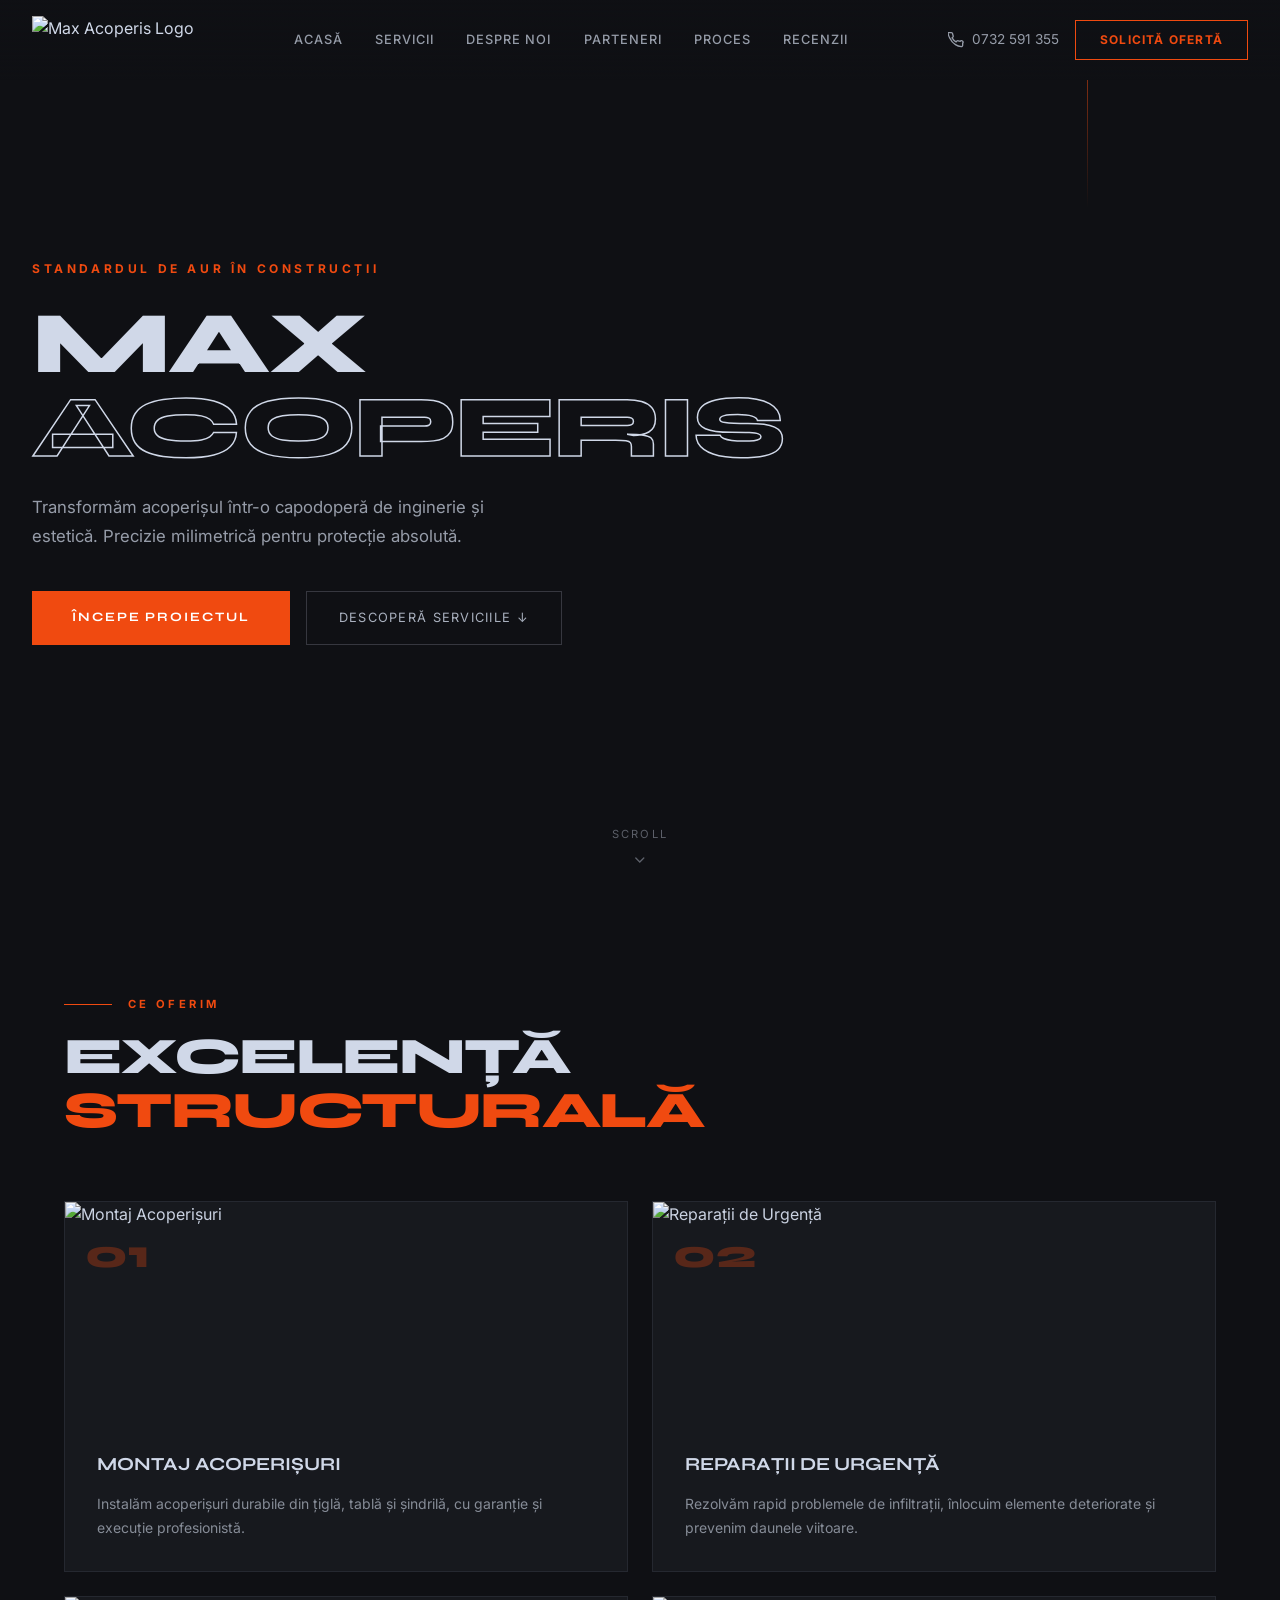
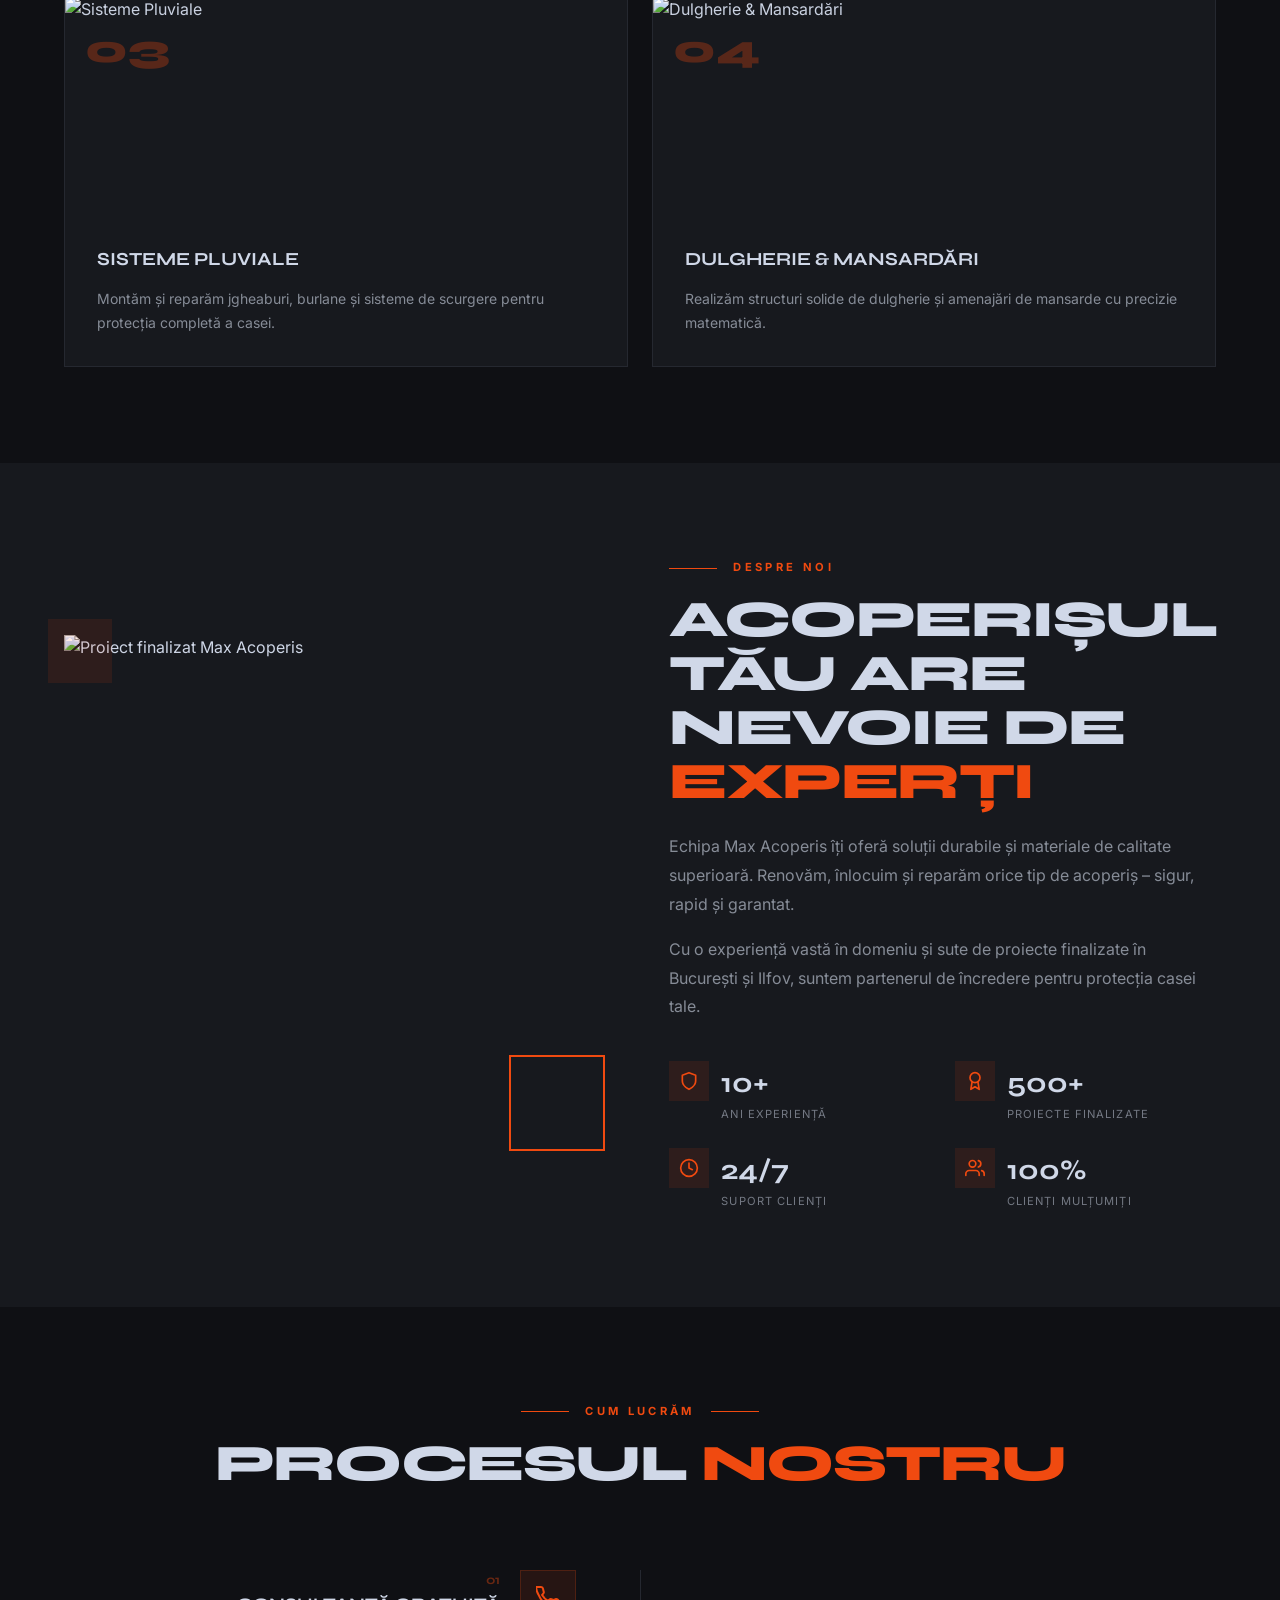
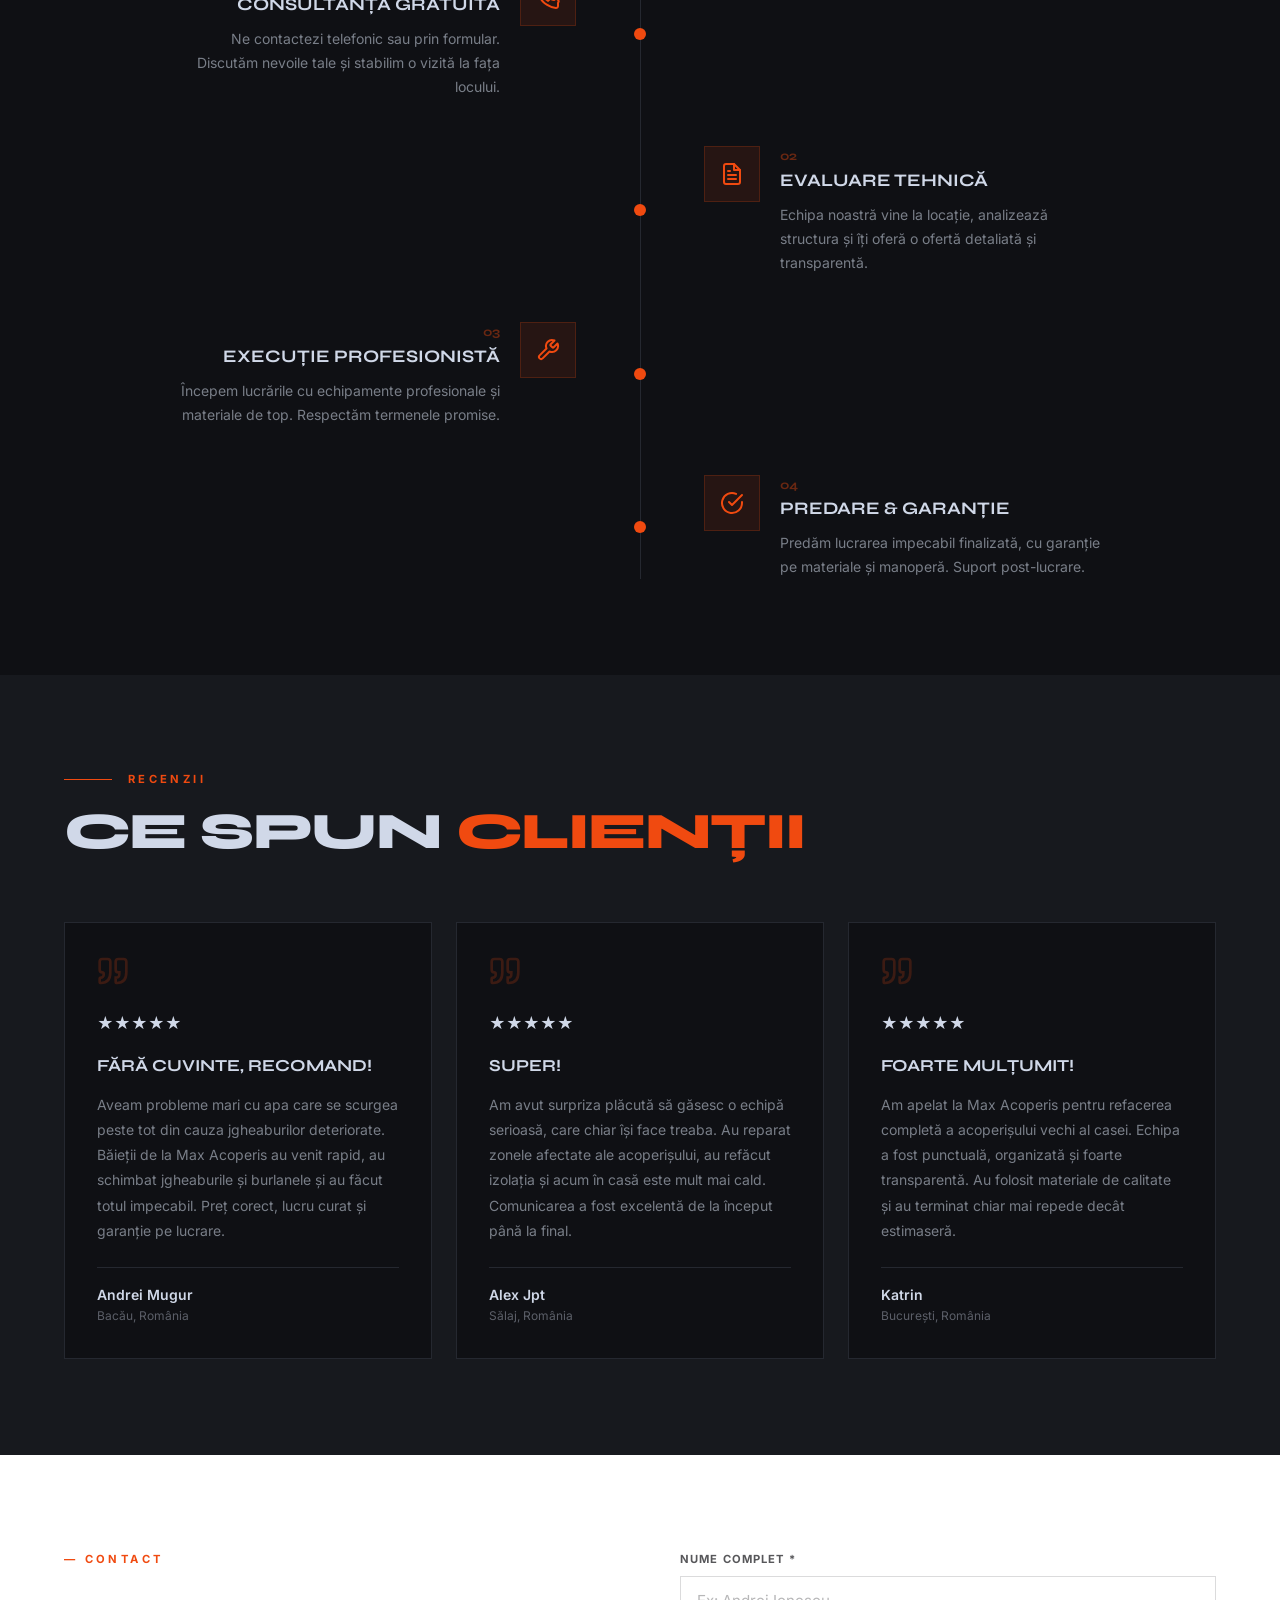
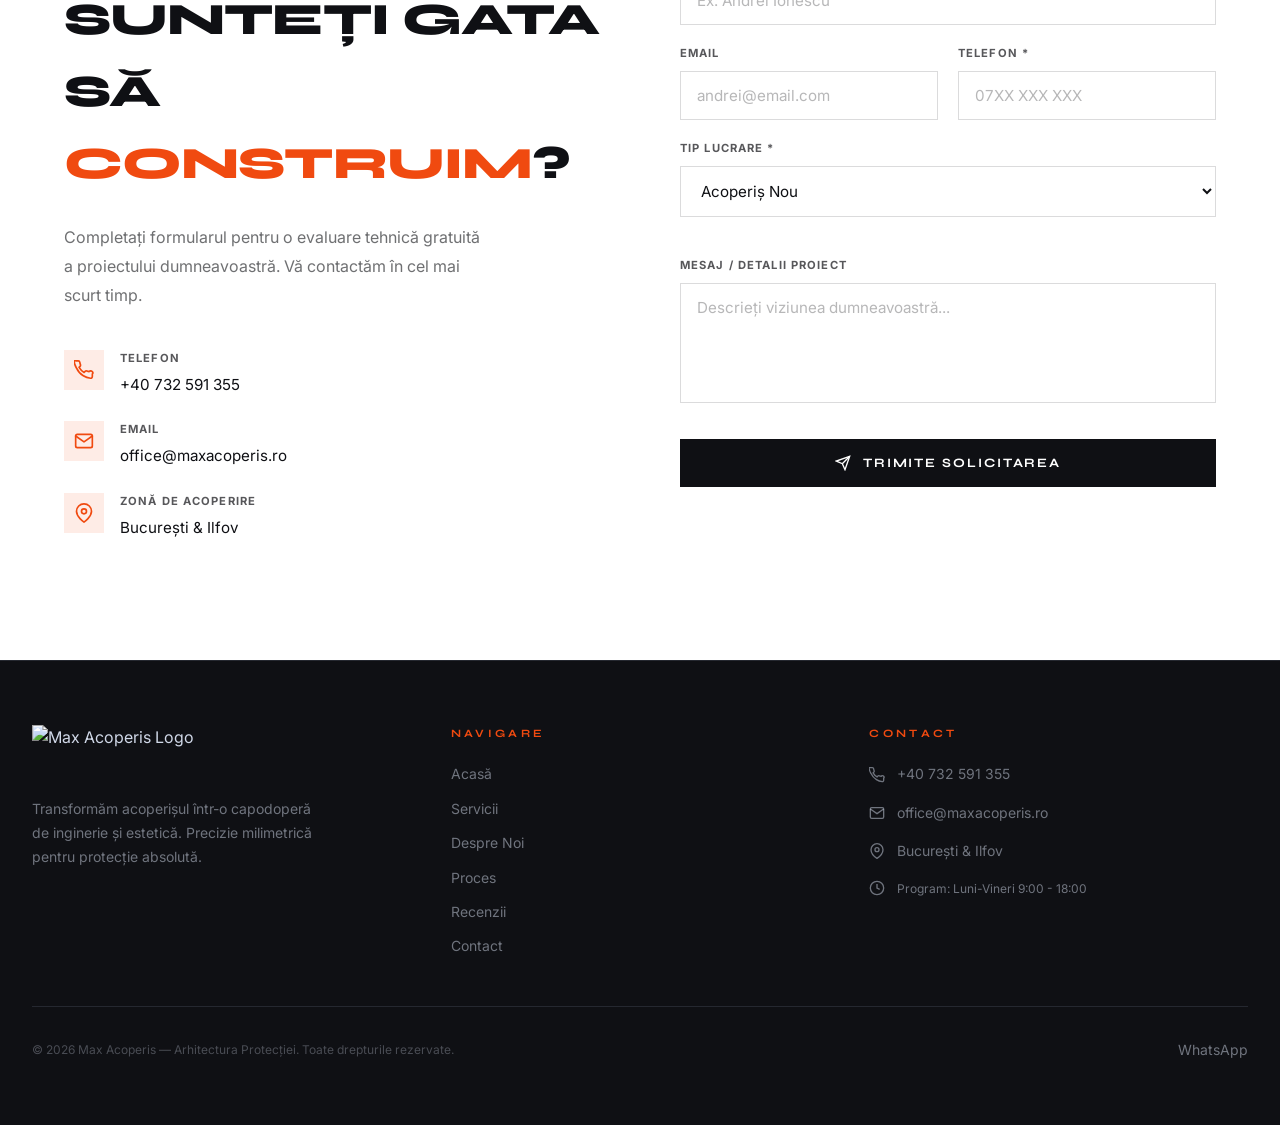
==== commit c4d4e285: "Update index.html" ====
--- a/index.html
+++ b/index.html
@@ -246,6 +246,7 @@
       <a href="#hero">Acasă</a>
       <a href="#servicii">Servicii</a>
       <a href="#despre">Despre Noi</a>
+      <a href="parteneri.html">Parteneri</a>
       <a href="#proces">Proces</a>
       <a href="#recenzii">Recenzii</a>
     </div>
@@ -464,35 +465,6 @@
           <div class="process-dot"></div>
         </div>
       </div>
-    </div>
-  </div>
-</section>
-
-<!-- PARTNERS -->
-<section id="parteneri">
-  <div class="container">
-    <div class="partners-header">
-      <div class="label-tag"><span>Parteneri</span></div>
-      <h2 class="section-title">Partenerii <span class="accent">Noștri</span></h2>
-      <p style="color:var(--muted);font-size:0.875rem;margin-top:0.75rem;max-width:480px;margin-left:auto;margin-right:auto;">Lucrăm exclusiv cu branduri de top pentru a garanta calitatea materialelor folosite.</p>
-    </div>
-    <div class="partners-grid">
-      <a href="https://www.bilka.ro" target="_blank" rel="noopener" class="partner-card">
-        <img src="https://www.bilka.ro/wp-content/themes/bilka/img/logo-bilka.png" alt="Bilka" onerror="this.style.display='none';this.nextElementSibling.style.display='block';" />
-        <span class="partner-fallback">BILKA</span>
-      </a>
-      <a href="https://www.lindab.com" target="_blank" rel="noopener" class="partner-card">
-        <img src="https://www.lindab.com/globalassets/global/lindab-logo.png" alt="Lindab" onerror="this.style.display='none';this.nextElementSibling.style.display='block';" />
-        <span class="partner-fallback">LINDAB</span>
-      </a>
-      <a href="https://www.wetterbest.ro" target="_blank" rel="noopener" class="partner-card">
-        <img src="https://www.wetterbest.ro/wp-content/uploads/2019/04/logo-wetterbest.png" alt="Wetterbest" onerror="this.style.display='none';this.nextElementSibling.style.display='block';" />
-        <span class="partner-fallback">WETTERBEST</span>
-      </a>
-      <a href="https://www.velux.ro" target="_blank" rel="noopener" class="partner-card">
-        <img src="https://www.velux.ro/~/media/Marketing%20pages/Velux_Flat_Roof_Module_Solution/VELUX_LOGO_CMYK.png" alt="Velux" onerror="this.style.display='none';this.nextElementSibling.style.display='block';" />
-        <span class="partner-fallback">VELUX</span>
-      </a>
     </div>
   </div>
 </section>
